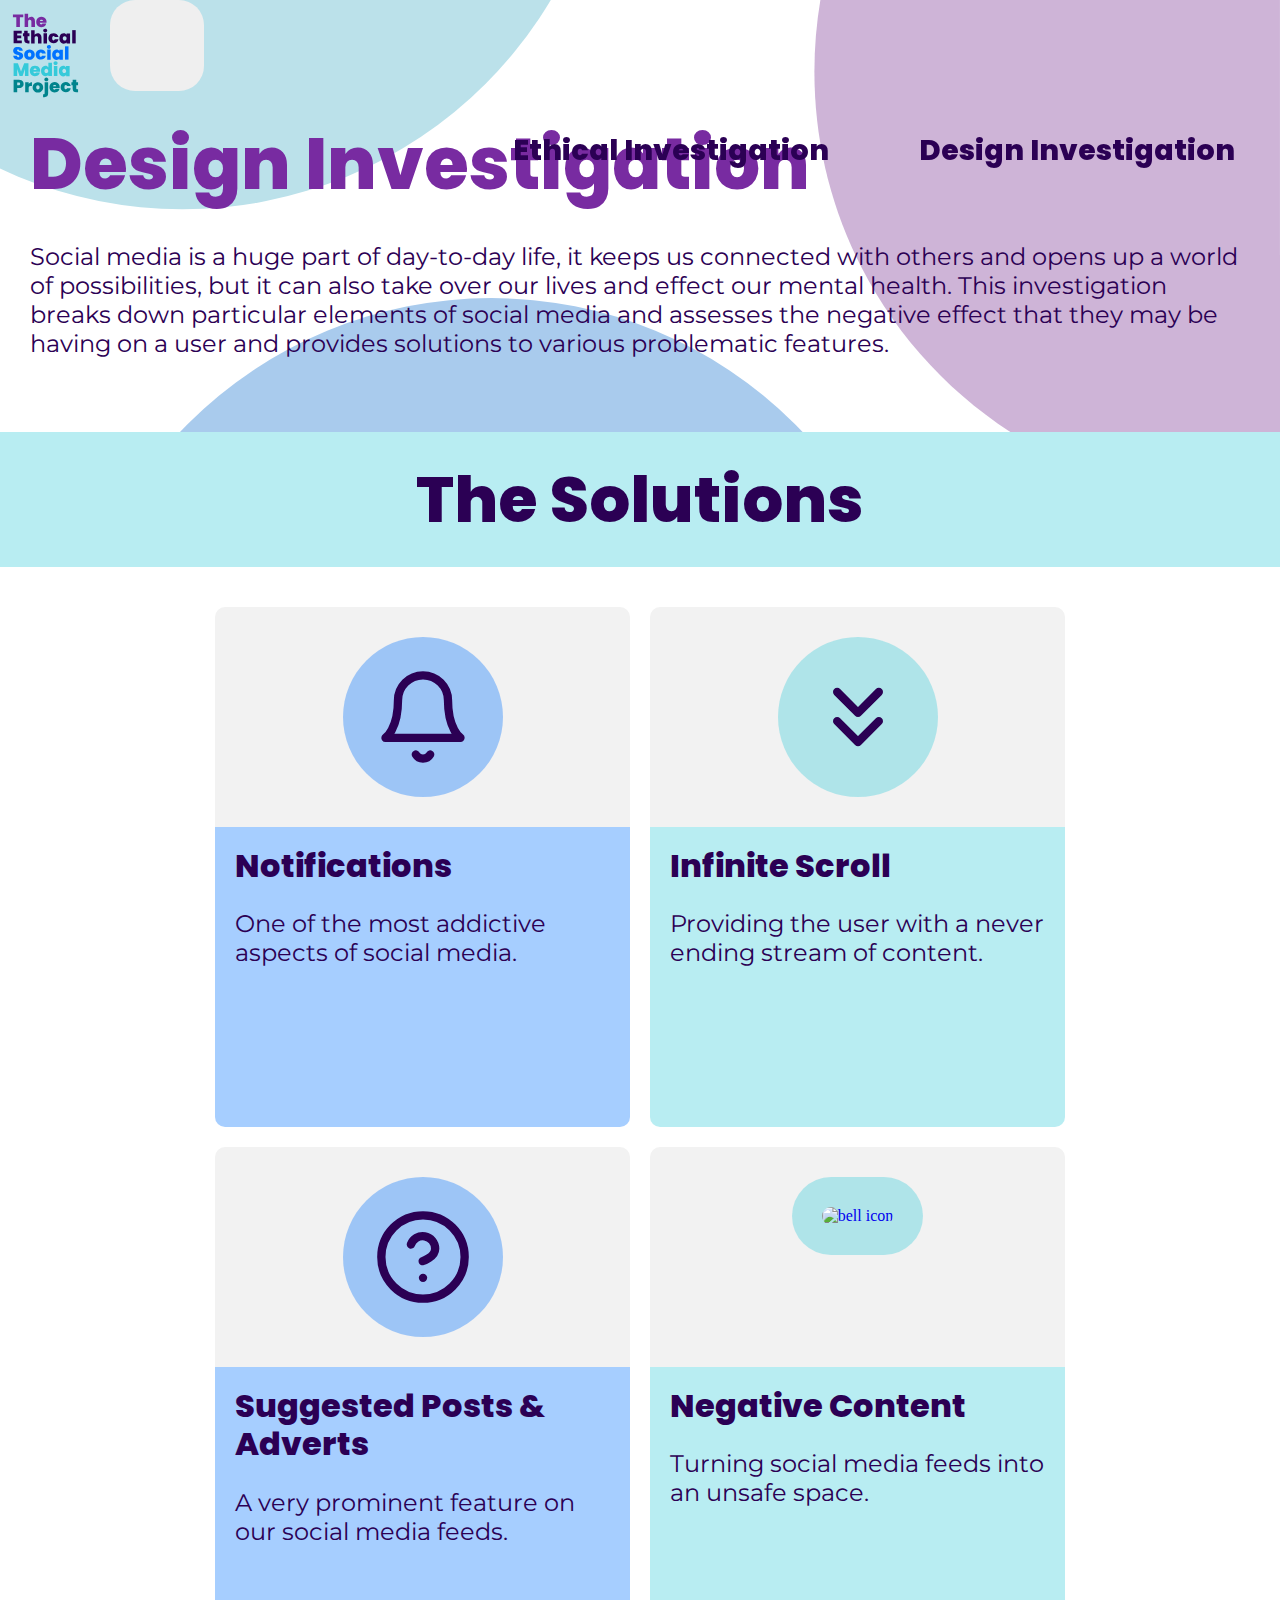
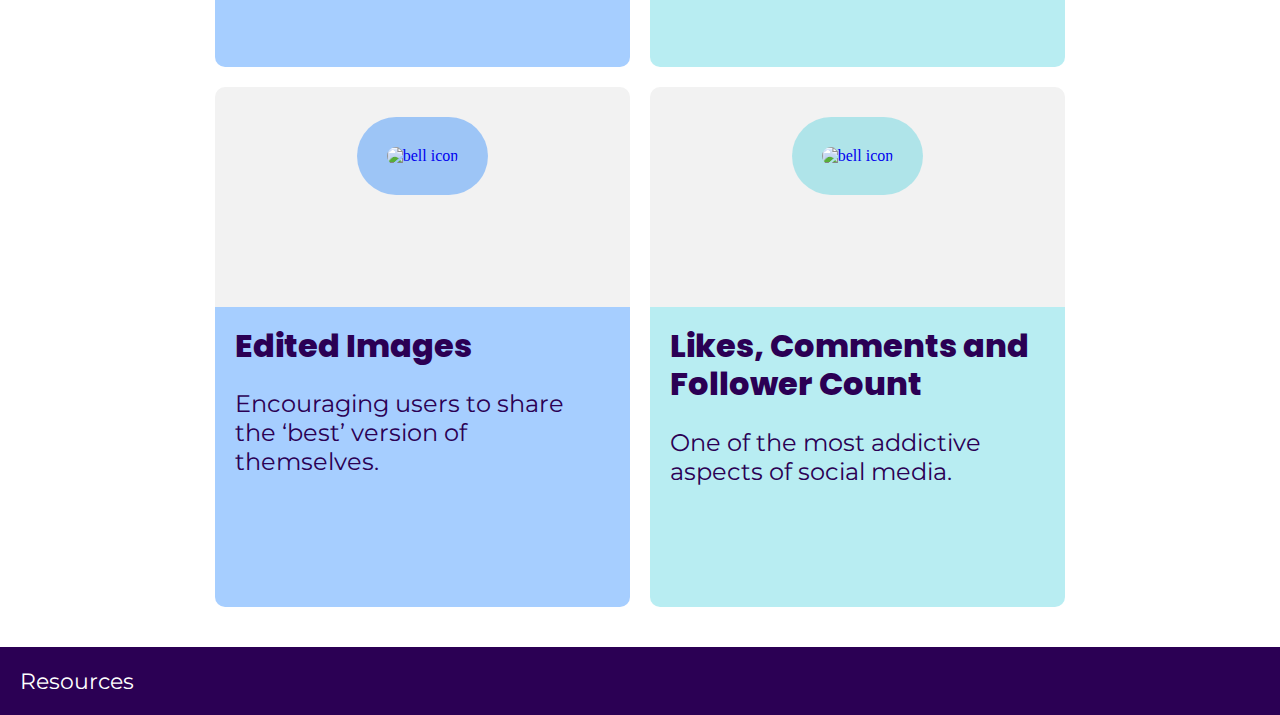
==== design-investigation.html @ 589b561b "Creating folder and changing path names" ====
<!DOCTYPE html>
<html lang="en">

<head>
    <meta charset="UTF-8">
    <meta name="viewport" content="width=device-width, initial-scale=1">
    <script src="https://kit.fontawesome.com/07049fd744.js" crossorigin="anonymous"></script>
    <link rel="stylesheet" href="styles.css"> <!-- Link to CSS -->
    <link rel="stylesheet" href="animations.css"> <!-- Link to Animations -->
    <link rel="preconnect" href="https://fonts.gstatic.com">
    <link href="https://fonts.googleapis.com/css2?family=Montserrat&family=Poppins:wght@800&display=swap" rel="stylesheet">
    <title>Design Investigation</title> <!-- Page title -->
</head>

<body>
    <header class="circles-background-image">
        <div id="nav-bar" class="nav-bar"><!-- Setting up navigation -->
            <a href="index.html" id="logo" class="nav-logo">
                <img src="assets/img/logo.svg" alt="logo">
            </a>
            <button class="mobileNavBTN hide" type="button">
                <i class="fas fa-bars"></i>
            </button>
            <nav class="menu">
                <a href="design-investigation.html"  class="nav-item nav-design" style="text-decoration: none;">Design Investigation</a>
                <a href="ethical-investigation.html" class="nav-item nav-ethical" style="text-decoration: none;">Ethical Investigation</a>
            </nav>
        </div>
        <div class="design-section-introduction fadeInUp design-header-animation"><!-- Introduction to Design Investigation -->
            <h1>Design Investigation</h1>
            <p>Social media is a huge part of day-to-day life, it keeps us connected with others and opens up a world of
                possibilities, but it can also take over our lives and effect our mental health. This investigation
                breaks down particular elements of social media and assesses the negative effect that they may be having
                on a user and provides solutions to various problematic features.</p>
        </div>
    </header>
    <div class="design-investigation">
        <div class="solutions"><!-- Solutions header -->
            <div class="fadeInUp solutions-animation">
                <h3>The Solutions</h3>
            </div>
        </div>
        <div class="features"><!-- Feature cards -->
            <div class="card-container">
                <div class="flex-grid">
                    <div class="card-column fadeInUp card-top-row-animation">
                        <a href="notifications.html" style="text-decoration: none;">
                            <div class="card-top">
                                <img src="assets/img/design-investigation/bell.svg" class="card-icon card-icon-blue"
                                    alt="bell icon"> <!-- Adding in icon -->
                            </div>
                            <div class="card-bottom card-bottom-blue">
                                <h4>Notifications</h4> <!-- Card content -->
                                <p>One of the most addictive aspects of social media.</p>
                            </div>
                        </a>
                    </div>
                    <div class="card-column fadeInUp card-top-row-animation">
                        <a href="infinite-scroll.html" style="text-decoration: none;">
                            <div class="card-top">
                                <img src="assets/img/design-investigation/chevrons-down.svg"
                                    class="card-icon card-icon-teal" alt="bell icon">
                            </div>
                            <div class="card-bottom card-bottom-teal">
                                <h4>Infinite Scroll</h4>
                                <p>Providing the user with a never ending stream of content.</p>
                            </div>
                        </a>
                    </div>
                    <div class="card-column fadeInUp card-top-row-animation">
                        <a href="suggested-posts-adverts.html" style="text-decoration: none;">
                            <div class="card-top">
                                <img src="assets/img/design-investigation/help-circle.svg"
                                    class="card-icon card-icon-blue" alt="bell icon">
                            </div>
                            <div class="card-bottom card-bottom-blue">
                                <h4>Suggested Posts & Adverts</h4>
                                <p>A very prominent feature on our social media feeds.</p>
                            </div>
                        </a>
                    </div>
                    <div class="card-column fadeInUp card-bottom-row-animation">
                        <a href="negative-content.html" style="text-decoration: none;">
                            <div class="card-top">
                                <img src="assets/img/design-investigation/alert-circle.svg"
                                    class="card-icon card-icon-teal" alt="bell icon">
                            </div>
                            <div class="card-bottom card-bottom-teal">
                                <h4>Negative Content</h4>
                                <p>Turning social media feeds into an unsafe space.</p>
                            </div>
                        </a>
                    </div>
                    <div class="card-column fadeInUp card-bottom-row-animation">
                        <a href="edited-images.html" style="text-decoration: none;">
                            <div class="card-top">
                                <img src="assets/img/design-investigation/edit.svg" class="card-icon card-icon-blue"
                                    alt="bell icon">
                            </div>
                            <div class="card-bottom card-bottom-blue">
                                <h4>Edited Images</h4>
                                <p>Encouraging users to share the ‘best’ version of themselves.</p>
                            </div>
                        </a>
                    </div>
                    <div class="card-column fadeInUp card-bottom-row-animation">
                        <a href="likes-comments-follower-count.html" style="text-decoration: none;">
                            <div class="card-top">
                                <img src="assets/img/design-investigation/heart.svg" class="card-icon card-icon-teal"
                                    alt="bell icon">
                            </div>
                            <div class="card-bottom card-bottom-teal">
                                <h4>Likes, Comments and Follower Count</h4>
                                <p>One of the most addictive aspects of social media.</p>
                            </div>
                        </a>
                    </div>
                </div>
            </div>
        </div>
    </div>

    <footer>
        <a href="resources.html" class="footer-item" style="text-decoration: none;">Resources</a>
    </footer>

    <script src="animatejs/animate-design-investigation.js"></script> <!-- Link to Animation JavaScript -->
    <script src="script.js"></script> <!-- Link to JavaScript -->

</body>

</html>
---- styles.css ----
body {
    margin: 0;
}

/* BACKGROUND IMAGE*/

.home-html{
    height: 100%; /* Adding to HTML and setting width to 100% ensures the image will fit various screen sizes*/
    background-image: url(assets/img/background-circles-home.svg);
    background-repeat: no-repeat;
    background-size: cover; /* Covers the width of the page */
    background-position: center;
}

/* NAV BAR*/

.nav-logo{
    float: left;
    width: 90px;
    padding: 10px 10px;
    transition: 0.4s;
}

.nav-bar{
     overflow: hidden;
     position: fixed; 
     top: 0; 
     width: 100%; 
     z-index: 10;
     transition: 0.4s;
}

.nav-item {
     float: right;
     display: block;
     color: #2B0054;
     text-align: center;
     padding: 35px 45px;
     font-family: 'Poppins', sans-serif;
     font-weight: 800;
     font-size: 1.8em;
     transition: 0.4s;
}

.nav-item:hover{
    color: #782BA1;
}

.nav-btn{
    display: none;
    color: #2B0054;
}

/* FOOTER */

footer{
    background-color: #2B0054;
    padding: 20px;
}

.footer-item{
    text-align: left;
    font-family: 'Montserrat', sans-serif;
    color: #ffffff;
    font-size: 1.4em;
}

/* TYPOGRAPHY */

h1{ /* Large headers - light purple */
    font-family: 'Poppins', sans-serif;
    font-weight: 800;
    font-size: 4.5em; 
    color: #782BA1;
    margin: 0;
}

h2{ /* Medium headers - green*/
    font-family: 'Poppins', sans-serif;
    font-weight: 800;
    font-size: 3.5em;
    color: #00848d;
    margin: 0;   
}

h3{ /* Header font used for solutions text*/
    font-family: 'Poppins', sans-serif;
    font-weight: 800;
    font-size: 4em;
    color: #2B0054;
    margin: 0;
}

h4{ /* Header font used on cards*/
    font-family: 'Poppins', sans-serif;
    font-weight: 800;
    font-size: 2em;
    color: #2B0054;
    margin: 0;
    line-height: 1.2;
}

h5{ /* Large font used on home page */
    font-family: 'Poppins', 'sans-serif';
    font: weight 800;
    font-size: 8em;
    line-height: 0.9;
    margin: 0;
}

p{ /* Body font */
    font-family: 'Montserrat', sans-serif;
    font-size: 1.5em;
    color: #2B0054;
    margin: 5; 
}

/* HOME PAGE */

.logo-home{
    margin-left: 50px;
    margin-top: 130px;
}

.logo-the{
    color: #782BA1;
}

.logo-ethical{
    color: #2B0054;
}

.logo-social{
    color: #0072FF;
}

.logo-media{
    color: #35CADA;
}

.logo-project{
    color: #00848D;
}

/* ETHICAL INVESTIGATION PAGE */

.ethical-content{
    max-width: 1280px;
    margin-right: auto;
    margin-left: auto; 
}

.ethical-section-introduction{
    padding: 30px;
    padding-top: 110px;
    max-width: 1280px;
    margin-right: auto;
    margin-left: auto; 
}
 
.background-teal{
    background: rgba(53, 202, 218, 0.35);
    padding: 20px;
}

.background-white{
    background: rgba(255, 255, 255);
    padding: 20px;
}

.background-blue{
    background: rgba(0, 114, 255, 0.25);
    padding: 20px;
}

.timeline{
    width: 1200px;
    margin-left: auto;
    margin-right: auto;
    display: block;
}

.table {
    margin-left: auto;
    margin-right: auto;
    border-collapse: collapse;
    width: 100%;
    border-spacing: 0;
    margin: 10px 0;
    box-shadow: 0 0 20px rgba(0, 0, 0, 0.10);
}
.table thead th {
    text-align: center;
    padding: 8px;
    font-family: 'Poppins', sans-serif;
    font-weight: 800;
    font-size: 1em;
    color: #ffffff;
    margin: 0;
    background-color: #2B0054;   
}
td{
    text-align: center;
    padding: 8px;
    font-family: 'Poppins', sans-serif;
    font-weight: 800;
    font-size: 0.9em;
    color: #782BA1;
    margin: 0;
}
.title{
    color:#2B0054;  
    font-size: 1em;
}

.table tbody tr:last-of-type {
    border-bottom: 2px solid #2B0054
}

tr:nth-child(even){background-color: #ffffff}
tr:nth-child(odd){background-color: #f2f2f2}

/* DESIGN INVESTIGATION */

.circles-background-image{
    background-image: url(assets/img/background-circles.svg);
    background-repeat: no-repeat;
    background-size: cover;
    background-position: center;
    /* background-attachment: fixed; */
}

.design-section-introduction{
    padding: 30px;
    padding-top: 110px;
    padding-bottom: 50px;
    max-width: 1280px;
    margin-right: auto;
    margin-left: auto; 
}

.solutions{
    background: rgba(53, 202, 218, 0.35);
    padding: 20px;
    text-align: center;
}

.features{
    margin-top: 30px;
    margin-bottom: 30px;
}

.card-container{
    max-width: 1400px;
    margin:auto;
}

.flex-grid{
    display: flex;
    justify-content: center;
    flex-wrap: wrap;
}

.card-column{
    padding: 10px;
    box-sizing: border-box;
    display: block;
    top: 0px;
    position: relative;
}

.card-icon{
    width: 100px;
    height: 100px;
    border-radius: 100px;
    padding: 30px; 
    margin: 10px;
}

.card-icon-teal{
    background: rgba(53, 202, 218, 0.35);
}

.card-icon-blue{
    background: rgba(0, 114, 255, 0.35);
}

.card-top{
    background-color: #f2f2f2;
    border-radius: 10px 10px 0px 0px;
    width: 375px;
    height: 180px;
    padding: 20px;
    text-align: center;  
}

.card-bottom{
    border-radius: 0px 0px 10px 10px;
    width: 375px;
    height: 260px; 
    padding: 20px; 
}

.card-bottom-teal{
    background: rgba(53, 202, 218, 0.35);  
}

.card-bottom-blue{
    background: rgba(0, 114, 255, 0.35);   
}

/* NOTIFICATION PAGE */

.application-icons{
    align-items: center;
    display: flex;
}

.notification-sounds{
    background: rgba(53, 202, 218, 0.35);
    width: 100%;
    position: relative;
    display: block;
    padding: 40px 20px;
    box-sizing: border-box;
}

.notification-blurb { 
    width: 50%;
    box-sizing: border-box;
    padding-right: 20px;
    padding-bottom: 40px;
}

.grid-container {
    display: grid;
    grid-template-columns: auto auto auto;
    grid-template-rows: 80px;
    grid-gap: 80px;
}

.button-green{
    background: rgba(0, 132, 141, 0.35);
}

.button-purple{
    background: rgba(120, 43, 161, 0.35);
}

.button-blue{
    background: rgba(0, 114, 255, 0.35);
}

.fab{
    color: #2B0054;
}

button { 
    border-radius: 25px;
    width: 94px;
    height: 91px;
    position: relative;
    outline: none;
    border: none; 
}

.application-badge-old {
    display: none;
    position: absolute;
    top: -13px;
    right: -13px;
    width: 35px;
    height: 35px;
    -webkit-border-radius: 25px;
    -moz-border-radius: 25px;
    border-radius: 25px;
    background: red;
    color: white;
    font-family: 'Poppins', 'sans-serif';
    font-weight: 800;
    font-size: 1.8em;
    text-align: center;
}

#application-badge-green {
    display: none;
    position: absolute;
    top: -5px;
    right: -5px;
    width: 25px;
    height: 25px;
    -webkit-border-radius: 25px;
    -moz-border-radius: 25px;
    border-radius: 25px;
    background: rgba(0, 132, 141, 0.65);
}

#application-badge-purple {
    display: none;
    position: absolute;
    top: -5px;
    right: -5px;
    width: 25px;
    height: 25px;
    -webkit-border-radius: 25px;
    -moz-border-radius: 25px;
    border-radius: 25px;
    background: rgba(120, 43, 161, 0.65);
}

#application-badge-blue {
    display: none;
    position: absolute;
    top: -5px;
    right: -5px;
    width: 25px;
    height: 25px;
    -webkit-border-radius: 25px;
    -moz-border-radius: 25px;
    border-radius: 25px;
    background: rgba(0, 114, 255, 0.65);
}

/* FEATURES PAGES */

.section-introduction{
    padding: 30px;
    padding-top: 110px;  
}

.feature-one{
    background: rgba(53, 202, 218, 0.35);
    width: 100%;
    position: relative;
    display: block;
    padding: 40px 20px;
    box-sizing: border-box;
}

.feature-two{
    background: rgba(255, 255, 255);
    width: 100%;
    position: relative;
    display: block;
    padding: 40px 20px;
    box-sizing: border-box;
}

.feature-three{
    background: rgba(0, 114, 255, 0.25);
    width: 100%;
    position: relative;
    display: block;
    padding: 40px 20px;
    box-sizing: border-box;
}

.container{
    margin:auto;
    position: relative;
    display: block;
}

.row{
    max-width: 1280px;
    margin-right: auto;
    margin-left: auto;
}

.row--flex {
    display: flex;
    flex-direction: row;
    justify-content: space-between;  
}

.blurb { /* Styles of the feature content */
    width: 40%;
    box-sizing: border-box;
    padding-right: 20px;
    padding-bottom: 40px;
}

.blurb-large{
    width: 60%;
    box-sizing: border-box;
    padding-right: 20px;
    padding-bottom: 40px;
}

.phone{ /* Styles of the phone screen shape */
    height: 680px;
    width: 330px;
    border: 3px solid black;
    border-radius: 15px;
    overflow: auto;
    background-color: white;
    position: relative;
    margin-bottom: 20px;
    margin-right: 10px;
    display: inline-block;
}

.phone::-webkit-scrollbar { /* Removes the scroll bar */
    display: none;
}

.phone-header{ /* Fixes the header navigation to the top of the scroll */
    position:sticky;
    top:0;
}

.phone-footer{ /* Fixes the footer navigation to the bottom of the scroll */
    position:sticky;
    bottom:0;
}

/* TIKTOK SCROLL */

.tiktok-scroll::-webkit-scrollbar { /* Removes the scroll bar */
    display: none;
}

.tiktok-scroll {
    height: 680px;
    width: 330px;
    border: 3px solid black;
    border-radius: 15px;
    position: relative;
    margin-bottom: 20px;
    margin-right: 10px;
    display: inline-block;
    overflow-y: scroll;
    scroll-snap-type: mandatory;
    scroll-snap-points-y: repeat(3rem);
    scroll-snap-type: y mandatory;   
}

.tiktok-post {
    background-color: white;
    scroll-snap-align: start;
}

.interactive-arrow{
    margin-top: 40px;
}

.arrow-right{
    position: absolute;
    bottom: 230px;
    left: 240px;
}

.arrow-right-single-feature{
    position: absolute;
    bottom: 345px;
    left: 200px;
}

.arrow-down-tablet{
    display: none;
    position: absolute;
    bottom: 755px;
    left: 230px;
}

.arrow-down-single-feature-tablet{
    display: none;
    position: absolute;
    bottom: 755px;
    left: 200px;
}

.arrow-down-phone{
    display: none;
    position: absolute;
}

.arrow-down-single-feature-phone{
    display: none;
    position: absolute;
}


/* RESOURCES */

.resources-section-introduction{
    padding: 30px;
    padding-top: 110px;
    max-width: 1280px;
    margin-right: auto;
    margin-left: auto; 
}

.resources-content{
    max-width: 1280px;
    margin-right: auto;
    margin-left: auto; 
}

/* MEDIA QUERIES */

@media (max-width: 1200px) {
    .blurb {
        width: 100%;
    }
    .blurb-large {
        width: 100%;
    }
}

/* MEDIA QUERIES - TABLET */

@media (min-width: 416px) and (max-width: 770px){ /* iPad */
    .row--flex{
        flex-direction: column;
    }
    .notification-blurb{
        width: 100%;
    }
    .grid-container{
        grid-gap: 8px 1px;  /* 8px to left and right, 1px to top and bottom */
    }
    h1{
        font-size: 3.5em;
    }
    h2{
        font-size: 2.5em;
    }
    h3{
        font-size: 3em;
    }
    .flex-grid{
        flex-direction: row;
        flex: wrap;
    }
    .card-column{
        width: 50%;
        padding: 10px;
    }
    .card-top{
        height:240px;
        box-sizing: border-box; 
    }
    .card-bottom{
        box-sizing: border-box;    
    }
    .nav-bar{
        display: flex;
        justify-content: space-between;
        align-items: center;
    }
    .nav-item{
        display: none;
    }
    .nav-bar .nav-btn{
        display: block;
        margin-right: 20px;
        font-size: 35px;
    }
    .timeline{
        width: 700px;
    }
    .arrow-down-tablet{
        display: block;
    }
    .arrow-down-single-feature-tablet{
        display: block;
    }
    .arrow-right{
        display: none;
    }  
    .arrow-right-single-feature{
        display: none;
    } 
}

/* MEDIA QUERIES - PHONE */

@media (max-width: 415px) { /* iPhone 6/7/8 */
    .row--flex {
        flex-direction: column;
    }
    .notification-blurb{
        width: 100%;
    }
    .grid-container{
        grid-gap: 8px 1px;  /* 8px to left and right, 1px to top and bottom */
    }
    h1{
        font-size: 2.5em;
    }
    h2{
        font-size: 2em;
    }
    h3{
        font-size: 2em;
    }
    .flex-grid{
        flex-direction: column;
    }
    .card-top{
        height:240px;
        width: 100% !important;
        box-sizing: border-box; 
    }
    .card-bottom{
        width: 100% !important;
        box-sizing: border-box;    
    }
    .nav-bar{
        display: flex;
        justify-content: space-between;
        align-items: center;
    }
    .nav-item{
        display: none;
    }
    .nav-bar .nav-btn{
        display: block;
        margin-right: 20px;
        font-size: 35px;
    }
    .timeline{
        display: none;
    }
    .arrow-down-phone{
        display: block;
        bottom: 1465px;
        left: 230px;
    }
    .arrow-down-single-feature-phone{
        display: block;
        bottom: 755px;
        left: 200px;
    }
    .arrow-right{
        display: none;
    }
    .arrow-right-single-feature{
        display: none;
    }
    h5{
        font-size: 5em;
    }
    .logo-home{
        margin-left: 20px;
    }
}

@media (max-width: 393px) { /* iPhone 6/7/8 */
    .row--flex {
        flex-direction: column;
    }
    .notification-blurb{
        width: 100%;
    }
    .grid-container{
        grid-gap: 8px 1px;  /* 8px to left and right, 1px to top and bottom */
    }
    h1{
        font-size: 2.5em;
    }
    h2{
        font-size: 2em;
    }
    h3{
        font-size: 2em;
    }
    .flex-grid{
        flex-direction: column;
    }
    .card-top{
        height:240px;
        width: 100% !important;
        box-sizing: border-box; 
    }
    .card-bottom{
        width: 100% !important;
        box-sizing: border-box;    
    }
    .nav-bar{
        display: flex;
        justify-content: space-between;
        align-items: center;
    }
    .nav-item{
        display: none;
    }
    .nav-bar .nav-btn{
        display: block;
        margin-right: 20px;
        font-size: 35px;
    }
    .timeline{
        display: none;
    }
    .arrow-down-phone{
        display: block;
        bottom: 1465px;
        left: 230px;
    }
    .arrow-down-single-feature-phone{
        display: block;
        bottom: 755px;
        left: 200px;
    }
    .arrow-right{
        display: none;
    }
    .arrow-right-single-feature{
        display: none;
    }
    h5{
        font-size: 5em;
    }
    .logo-home{
        margin-left: 20px;
    }
}

@media (max-width: 380px) { /* iPhone 6/7/8 */
    .row--flex {
        flex-direction: column;
    }
    .notification-blurb{
        width: 100%;
    }
    .grid-container{
        grid-gap: 8px 1px;  /* 8px to left and right, 1px to top and bottom */
    }
    h1{
        font-size: 2.5em;
    }
    h2{
        font-size: 2em;
    }
    h3{
        font-size: 2em;
    }
    .flex-grid{
        flex-direction: column;
    }
    .card-top{
        height:240px;
        width: 100% !important;
        box-sizing: border-box; 
    }
    .card-bottom{
        width: 100% !important;
        box-sizing: border-box;    
    }
    .nav-bar{
        display: flex;
        justify-content: space-between;
        align-items: center;
    }
    .nav-item{
        display: none;
    }
    .nav-bar .nav-btn{
        display: block;
        margin-right: 20px;
        font-size: 35px;
    }
    .timeline{
        display: none;
    }
    .arrow-down-phone{
        display: block;
        bottom: 1465px;
        left: 230px;
    }
    .arrow-down-single-feature-phone{
        display: block;
        bottom: 755px;
        left: 200px;
    }
    .arrow-right{
        display: none;
    }
    .arrow-right-single-feature{
        display: none;
    }
    h5{
        font-size: 5em;
    }
    .logo-home{
        margin-left: 20px;
    }
}

@media (max-width: 360px) { /* iPhone 6/7/8 */
    .row--flex {
        flex-direction: column;
    }
    .notification-blurb{
        width: 100%;
    }
    .grid-container{
        grid-gap: 8px 1px;  /* 8px to left and right, 1px to top and bottom */
    }
    h1{
        font-size: 2.5em;
    }
    h2{
        font-size: 2em;
    }
    h3{
        font-size: 2em;
    }
    .flex-grid{
        flex-direction: column;
    }
    .card-top{
        height:240px;
        width: 100% !important;
        box-sizing: border-box; 
    }
    .card-bottom{
        width: 100% !important;
        box-sizing: border-box;    
    }
    .nav-bar{
        display: flex;
        justify-content: space-between;
        align-items: center;
    }
    .nav-item{
        display: none;
    }
    .nav-bar .nav-btn{
        display: block;
        margin-right: 20px;
        font-size: 35px;
    }
    .timeline{
        display: none;
    }
    .arrow-down-phone{
        display: block;
        bottom: 1465px;
        left: 230px;
    }
    .arrow-down-single-feature-phone{
        display: block;
        bottom: 755px;
        left: 200px;
    }
    .arrow-right{
        display: none;
    }
    .arrow-right-single-feature{
        display: none;
    }
    h5{
        font-size: 5em;
    }
    .logo-home{
        margin-left: 20px;
    }
}
---- animations.css ----
@keyframes fadeInUp {
    0% {
      opacity: 0;
      transform: translate3d(0, 10%, 0);
    }
    100% {
      opacity: 1;
      transform: translate3d(0, 0, 0);
    }
  }
  .fadeInUp {
    animation-name: fadeInUp;
    animation-duration: 1s;
    animation-fill-mode: both;
  }

.hide-row{
  visibility: hidden;
}

/* Landing Page */

.logo-animation { animation-delay: 0.5s; }

/* Ethical Investigation */

.ethical-header-animation { animation-delay: 0.5s; }
.ethical-section-animation { animation-delay: 1s; }

/* Design Investigation */

.design-header-animation { animation-delay: 0.5s; }
.solutions-animation { animation-delay: 1s; }
.card-top-row-animation { animation-delay: 1.5s; }
.card-bottom-row-animation { animation-delay: 2s; }

.card-column:hover{
  transition: all 0.3s ease-out;
  top: -8px;
}

.card-column{
  transition: all 0.3s ease-out;
}

/* Features Page Animation */

.features-header-animation { animation-delay: 0.5s; }
.feautre-animation { animation-delay: 1s; }

/* Resources Page Animation */ 

.resources-header-animation { animation-delay: 0.5s; }
.references-animation { animation-delay: 1s; }
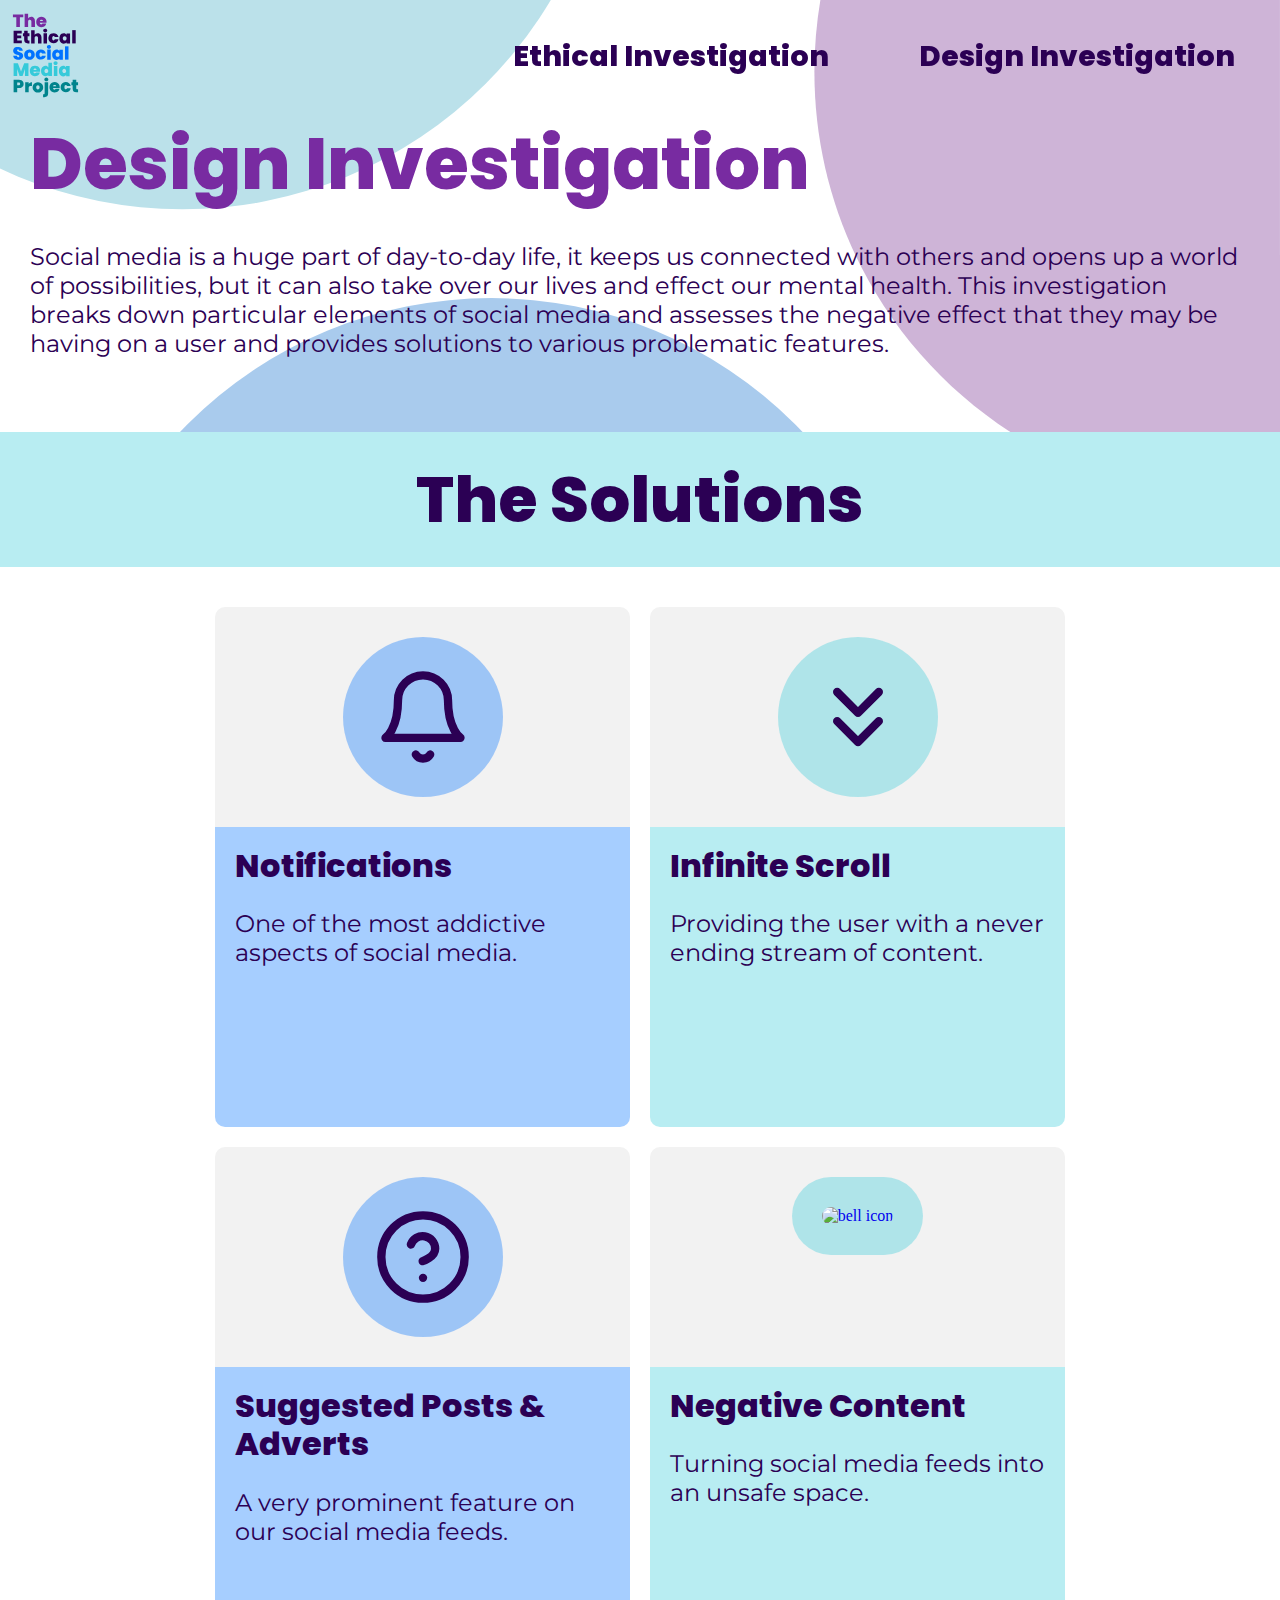
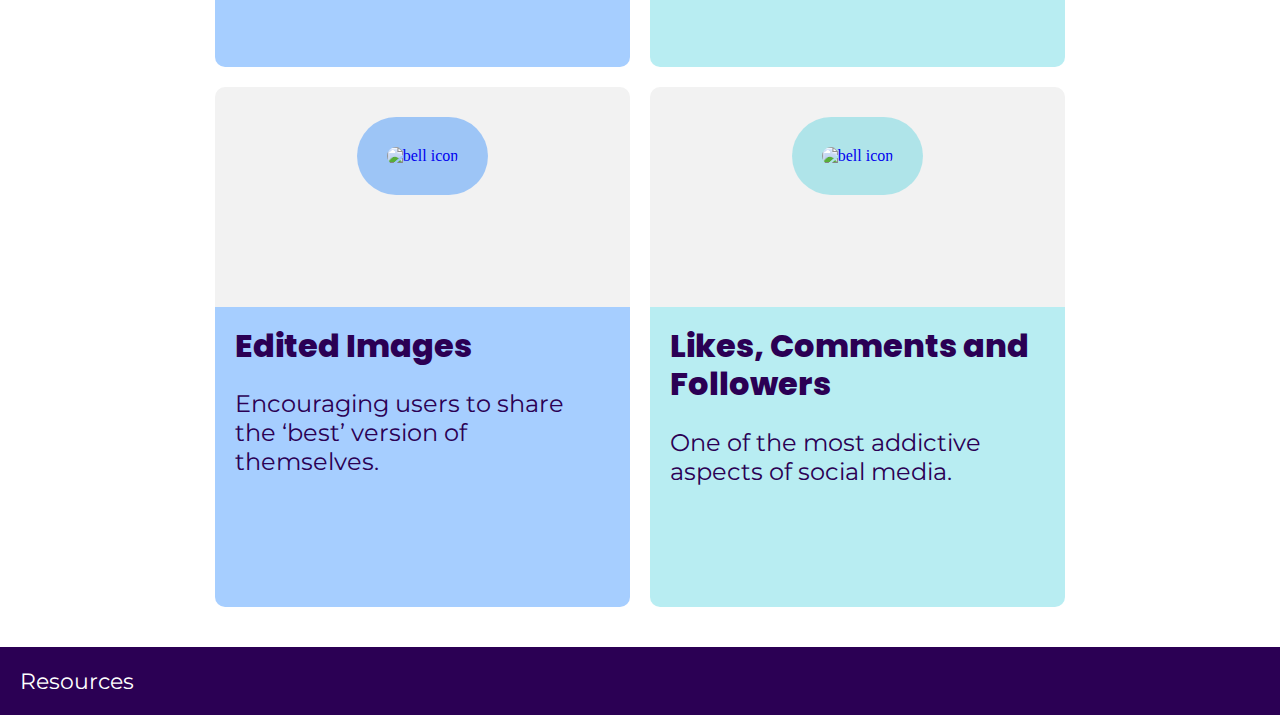
==== commit f6352cae: "Changing page name and additional footer bar code" ====
--- a/design-investigation.html
+++ b/design-investigation.html
@@ -4,11 +4,12 @@
 <head>
     <meta charset="UTF-8">
     <meta name="viewport" content="width=device-width, initial-scale=1">
-    <script src="https://kit.fontawesome.com/07049fd744.js" crossorigin="anonymous"></script>
     <link rel="stylesheet" href="styles.css"> <!-- Link to CSS -->
     <link rel="stylesheet" href="animations.css"> <!-- Link to Animations -->
-    <link rel="preconnect" href="https://fonts.gstatic.com">
-    <link href="https://fonts.googleapis.com/css2?family=Montserrat&family=Poppins:wght@800&display=swap" rel="stylesheet">
+    <link rel="preconnect" href="https://fonts.gstatic.com"> <!-- Link to Google Fonts -->
+    <link href="https://fonts.googleapis.com/css2?family=Montserrat&family=Poppins:wght@800&display=swap" rel="stylesheet"> <!-- Link to Google Fonts -->
+    <script src="https://kit.fontawesome.com/07049fd744.js" crossorigin="anonymous"></script> <!-- Link to Font Awesome -->
+    <link rel="shortcut icon" type="image/jpg" href="assets/img/logo.svg"/> <!-- Favicon -->
     <title>Design Investigation</title> <!-- Page title -->
 </head>
 
@@ -104,13 +105,13 @@
                         </a>
                     </div>
                     <div class="card-column fadeInUp card-bottom-row-animation">
-                        <a href="likes-comments-follower-count.html" style="text-decoration: none;">
+                        <a href="likes-comments-followers.html" style="text-decoration: none;">
                             <div class="card-top">
                                 <img src="assets/img/design-investigation/heart.svg" class="card-icon card-icon-teal"
                                     alt="bell icon">
                             </div>
                             <div class="card-bottom card-bottom-teal">
-                                <h4>Likes, Comments and Follower Count</h4>
+                                <h4>Likes, Comments and Followers</h4>
                                 <p>One of the most addictive aspects of social media.</p>
                             </div>
                         </a>
@@ -121,7 +122,9 @@
     </div>
 
     <footer>
-        <a href="resources.html" class="footer-item" style="text-decoration: none;">Resources</a>
+        <div class="footer-bar">
+            <a href="resources.html" class="footer-item" style="text-decoration: none;">Resources</a>
+        </div>
     </footer>
 
     <script src="animatejs/animate-design-investigation.js"></script> <!-- Link to Animation JavaScript -->
--- a/styles.css
+++ b/styles.css
@@ -1,5 +1,9 @@
 body {
     margin: 0;
+}
+
+.hide{
+    display: none;
 }
 
 /* BACKGROUND IMAGE*/
@@ -46,9 +50,13 @@
     color: #782BA1;
 }
 
-.nav-btn{
-    display: none;
+.fa-bars:before {
     color: #2B0054;
+    z-index: 600;
+    font-size: 2em;
+}
+.fa-bars{
+    z-index: 600;
 }
 
 /* FOOTER */
@@ -608,9 +616,19 @@
     }
 }
 
+@media (min-width: 1600px) and (max-width: 2000px){ 
+    h5{
+        font-size: 10em; /* Increasing Logo size on landing page on larger screens */
+    }
+    .logo-home{
+        margin-left: 50px;
+        margin-top: 180px;
+    }
+}
+
 /* MEDIA QUERIES - TABLET */
 
-@media (min-width: 416px) and (max-width: 770px){ /* iPad */
+@media (min-width: 501px) and (max-width: 770px){ /* iPad */
     .row--flex{
         flex-direction: column;
     }
@@ -635,7 +653,7 @@
     }
     .card-column{
         width: 50%;
-        padding: 10px;
+        padding: 5px;
     }
     .card-top{
         height:240px;
@@ -649,14 +667,6 @@
         justify-content: space-between;
         align-items: center;
     }
-    .nav-item{
-        display: none;
-    }
-    .nav-bar .nav-btn{
-        display: block;
-        margin-right: 20px;
-        font-size: 35px;
-    }
     .timeline{
         width: 700px;
     }
@@ -672,11 +682,51 @@
     .arrow-right-single-feature{
         display: none;
     } 
-}
+    h5{
+        font-size: 6em;
+    }
+    .logo-home{
+        margin-left: 20px;
+    }
+    button.mobileNavBTN{ /* Mobile Navigation Menu */
+        width: 48px;
+        height: 48px;
+        border-radius: 15px;
+        padding: 10px;
+        margin-right: 10px;
+        position: relative;
+        z-index: 500000000;
+        color: #2B0054 !important;
+        background-color: transparent;
+    }
+    .menu{
+        width: 100%;
+        position: absolute;
+        z-index: 100;
+        background-color: white;
+        top: 100px;
+    }
+    .menu > a:first-child {
+        border-bottom: 2px solid #ccc;
+    }
+    .menu > a:hover{
+        background-color: #ccc;
+    }
+    .nav-bar{
+        overflow: visible;
+        background-color: #ffffff;
+    }
+    .nav-item{
+        font-size: 1.5em;
+        float: none;
+        padding: 20px 45px;
+    } 
+}
+
 
 /* MEDIA QUERIES - PHONE */
 
-@media (max-width: 415px) { /* iPhone 6/7/8 */
+@media (max-width: 500px) { /* Large phone */
     .row--flex {
         flex-direction: column;
     }
@@ -684,7 +734,7 @@
         width: 100%;
     }
     .grid-container{
-        grid-gap: 8px 1px;  /* 8px to left and right, 1px to top and bottom */
+        grid-gap: 8px 1px;  
     }
     h1{
         font-size: 2.5em;
@@ -712,14 +762,6 @@
         justify-content: space-between;
         align-items: center;
     }
-    .nav-item{
-        display: none;
-    }
-    .nav-bar .nav-btn{
-        display: block;
-        margin-right: 20px;
-        font-size: 35px;
-    }
     .timeline{
         display: none;
     }
@@ -740,14 +782,48 @@
         display: none;
     }
     h5{
-        font-size: 5em;
+        font-size: 6em;
     }
     .logo-home{
         margin-left: 20px;
-    }
-}
-
-@media (max-width: 393px) { /* iPhone 6/7/8 */
+        margin-top: 180px;
+    }
+    button.mobileNavBTN{
+        width: 48px;
+        height: 48px;
+        border-radius: 15px;
+        padding: 10px;
+        margin-right: 10px;
+        position: relative;
+        z-index: 500000000;
+        color: #2B0054 !important;
+        background-color: transparent;
+    }
+    .menu{
+        width: 100%;
+        position: absolute;
+        z-index: 100;
+        background-color: white;
+        top: 100px;
+    }
+    .menu > a:first-child {
+        border-bottom: 2px solid #ccc;
+    }
+    .menu > a:hover{
+        background-color: #ccc;
+    }
+    .nav-bar{
+        overflow: visible;
+        background-color: #ffffff;
+    }
+    .nav-item{
+        font-size: 1.5em;
+        float: none;
+        padding: 20px 45px;
+    } 
+}
+
+@media (max-width: 475px) { /* Pixel 3a */
     .row--flex {
         flex-direction: column;
     }
@@ -755,7 +831,7 @@
         width: 100%;
     }
     .grid-container{
-        grid-gap: 8px 1px;  /* 8px to left and right, 1px to top and bottom */
+        grid-gap: 8px 1px;  
     }
     h1{
         font-size: 2.5em;
@@ -783,14 +859,6 @@
         justify-content: space-between;
         align-items: center;
     }
-    .nav-item{
-        display: none;
-    }
-    .nav-bar .nav-btn{
-        display: block;
-        margin-right: 20px;
-        font-size: 35px;
-    }
     .timeline{
         display: none;
     }
@@ -811,11 +879,45 @@
         display: none;
     }
     h5{
-        font-size: 5em;
+        font-size: 6em;
     }
     .logo-home{
         margin-left: 20px;
-    }
+        margin-top: 180px;
+    }
+    button.mobileNavBTN{
+        width: 48px;
+        height: 48px;
+        border-radius: 15px;
+        padding: 10px;
+        margin-right: 10px;
+        position: relative;
+        z-index: 500000000;
+        color: #2B0054 !important;
+        background-color: transparent;
+    }
+    .menu{
+        width: 100%;
+        position: absolute;
+        z-index: 100;
+        background-color: white;
+        top: 100px;
+    }
+    .menu > a:first-child {
+        border-bottom: 2px solid #ccc;
+    }
+    .menu > a:hover{
+        background-color: #ccc;
+    }
+    .nav-bar{
+        overflow: visible;
+        background-color: #ffffff;
+    }
+    .nav-item{
+        font-size: 1.5em;
+        float: none;
+        padding: 20px 45px;
+    } 
 }
 
 @media (max-width: 380px) { /* iPhone 6/7/8 */
@@ -826,7 +928,7 @@
         width: 100%;
     }
     .grid-container{
-        grid-gap: 8px 1px;  /* 8px to left and right, 1px to top and bottom */
+        grid-gap: 8px 1px;
     }
     h1{
         font-size: 2.5em;
@@ -854,14 +956,6 @@
         justify-content: space-between;
         align-items: center;
     }
-    .nav-item{
-        display: none;
-    }
-    .nav-bar .nav-btn{
-        display: block;
-        margin-right: 20px;
-        font-size: 35px;
-    }
     .timeline{
         display: none;
     }
@@ -882,14 +976,48 @@
         display: none;
     }
     h5{
-        font-size: 5em;
+        font-size: 6em;
     }
     .logo-home{
         margin-left: 20px;
     }
-}
-
-@media (max-width: 360px) { /* iPhone 6/7/8 */
+    button.mobileNavBTN{ 
+        width: 48px;
+        height: 48px;
+        border-radius: 15px;
+        padding: 10px;
+        margin-right: 10px;
+        position: relative;
+        z-index: 500000000;
+        color: #2B0054 !important;
+        background-color: transparent;
+    }
+    .menu{
+        width: 100%;
+        position: absolute;
+        z-index: 100;
+        background-color: white;
+        top: 100px;
+    }
+    .menu > a:first-child {
+        border-bottom: 2px solid #ccc;
+    }
+    .menu > a:hover{
+        background-color: #ccc;
+    }
+    .nav-bar{
+        overflow: visible;
+        background-color: #ffffff;
+    }
+    .nav-item{
+        font-size: 1.5em;
+        float: none;
+        padding: 20px 45px;
+    } 
+}
+
+
+@media (max-width: 320px) { /* Small Mobile */
     .row--flex {
         flex-direction: column;
     }
@@ -897,7 +1025,7 @@
         width: 100%;
     }
     .grid-container{
-        grid-gap: 8px 1px;  /* 8px to left and right, 1px to top and bottom */
+        grid-gap: 8px 1px;
     }
     h1{
         font-size: 2.5em;
@@ -925,14 +1053,6 @@
         justify-content: space-between;
         align-items: center;
     }
-    .nav-item{
-        display: none;
-    }
-    .nav-bar .nav-btn{
-        display: block;
-        margin-right: 20px;
-        font-size: 35px;
-    }
     .timeline{
         display: none;
     }
@@ -953,13 +1073,46 @@
         display: none;
     }
     h5{
-        font-size: 5em;
+        font-size: 6em;
     }
     .logo-home{
         margin-left: 20px;
     }
-}
-
-
-
-
+    button.mobileNavBTN{ 
+        width: 48px;
+        height: 48px;
+        border-radius: 15px;
+        padding: 10px;
+        margin-right: 10px;
+        position: relative;
+        z-index: 500000000;
+        color: #2B0054 !important;
+        background-color: transparent;
+    }
+    .menu{
+        width: 100%;
+        position: absolute;
+        z-index: 100;
+        background-color: white;
+        top: 100px;
+    }
+    .menu > a:first-child {
+        border-bottom: 2px solid #ccc;
+    }
+    .menu > a:hover{
+        background-color: #ccc;
+    }
+    .nav-bar{
+        overflow: visible;
+        background-color: #ffffff;
+    }
+    .nav-item{
+        font-size: 1.5em;
+        float: none;
+        padding: 20px 45px;
+    } 
+}
+
+
+
+
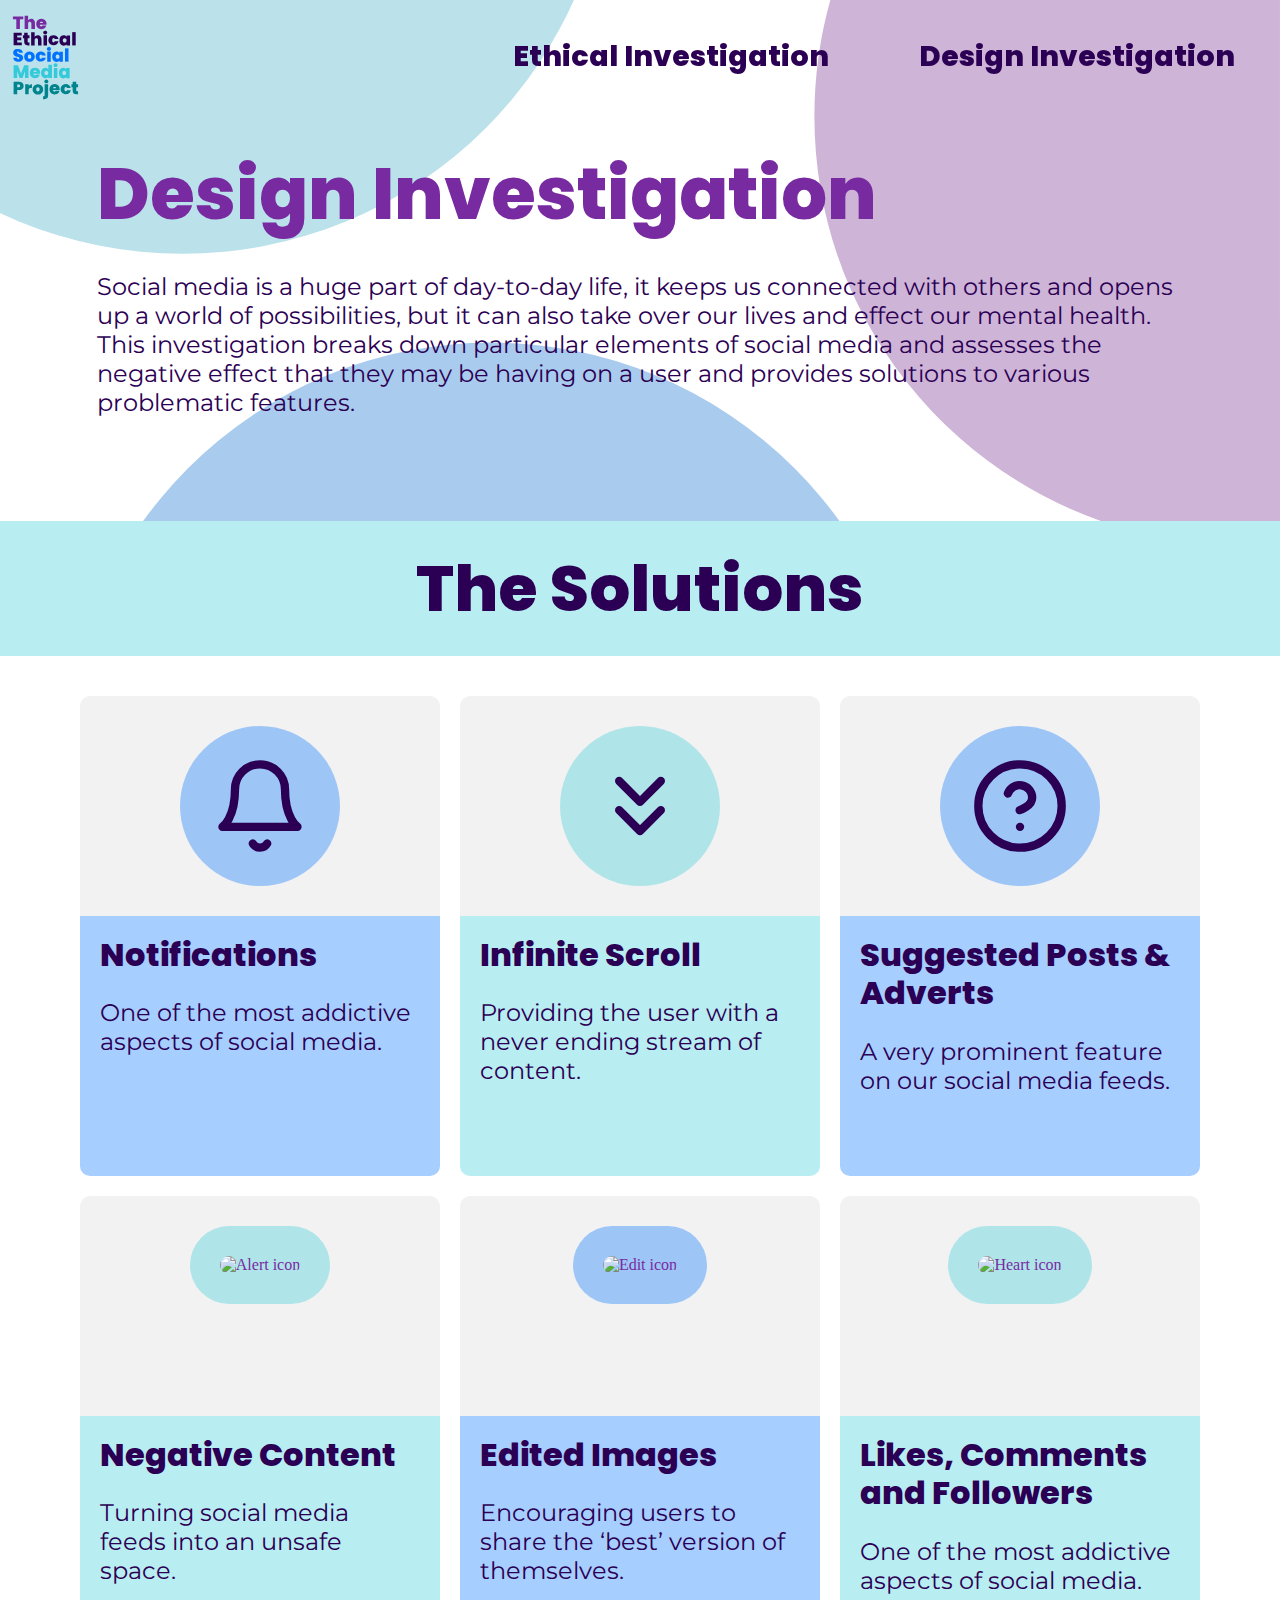
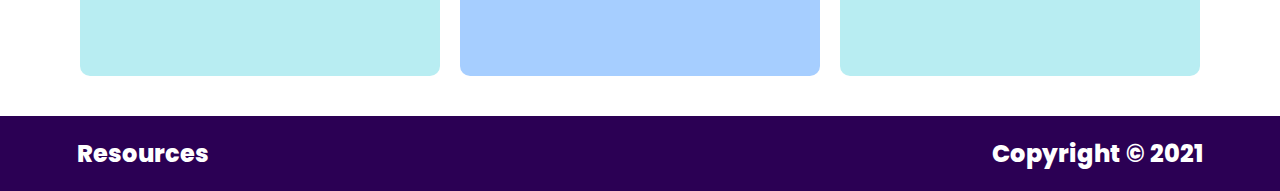
==== commit 2af10af3: "Final Commit" ====
--- a/design-investigation.html
+++ b/design-investigation.html
@@ -4,29 +4,42 @@
 <head>
     <meta charset="UTF-8">
     <meta name="viewport" content="width=device-width, initial-scale=1">
-    <link rel="stylesheet" href="styles.css"> <!-- Link to CSS -->
-    <link rel="stylesheet" href="animations.css"> <!-- Link to Animations -->
-    <link rel="preconnect" href="https://fonts.gstatic.com"> <!-- Link to Google Fonts -->
-    <link href="https://fonts.googleapis.com/css2?family=Montserrat&family=Poppins:wght@800&display=swap" rel="stylesheet"> <!-- Link to Google Fonts -->
-    <script src="https://kit.fontawesome.com/07049fd744.js" crossorigin="anonymous"></script> <!-- Link to Font Awesome -->
-    <link rel="shortcut icon" type="image/jpg" href="assets/img/logo.svg"/> <!-- Favicon -->
-    <title>Design Investigation</title> <!-- Page title -->
+    <link rel="stylesheet" href="styles.css"><!-- Link to CSS -->
+    <link rel="stylesheet" href="animations.css"><!-- Link to CSS Animations -->
+    <link rel="preconnect" href="https://fonts.gstatic.com"><!-- Link to Google Fonts -->
+    <link href="https://fonts.googleapis.com/css2?family=Montserrat&family=Poppins:wght@800&display=swap" rel="stylesheet"><!-- Link to Google Fonts -->
+    <script src="https://kit.fontawesome.com/07049fd744.js" crossorigin="anonymous"></script><!-- Link to Font Awesome -->
+    <link rel="shortcut icon" type="image/jpg" href="assets/img/logo.svg"/><!-- Favicon -->
+    <title>Design Investigation</title><!-- Page title -->
 </head>
 
 <body>
-    <header class="circles-background-image">
-        <div id="nav-bar" class="nav-bar"><!-- Setting up navigation -->
-            <a href="index.html" id="logo" class="nav-logo">
-                <img src="assets/img/logo.svg" alt="logo">
-            </a>
-            <button class="mobileNavBTN hide" type="button">
-                <i class="fas fa-bars"></i>
-            </button>
-            <nav class="menu">
-                <a href="design-investigation.html"  class="nav-item nav-design" style="text-decoration: none;">Design Investigation</a>
-                <a href="ethical-investigation.html" class="nav-item nav-ethical" style="text-decoration: none;">Ethical Investigation</a>
-            </nav>
-        </div>
+    <header class="circles-background-image"><!-- Background image -->
+        <div class="nav-bar"><!-- Setting up nav bar  -->
+            <div class="nav-left">
+              <a href="index.html"><img class="nav-logo" src="assets/img/logo.svg"></a><!-- Nav bar logo -->
+            </div>
+            <div class="nav-right"><!-- Navigation items for regular nav bar -->
+              <a href="design-investigation.html"  class="nav-item nav-design" style="text-decoration: none;">Design Investigation</a>
+              <a href="ethical-investigation.html" class="nav-item nav-ethical" style="text-decoration: none;">Ethical Investigation</a>
+            </div>
+            <div class="nav-mobile">
+              <button onclick="openMobileNav()" class="nav-icon" type="button"><i class="fas fa-bars"></i></button><!-- Calling Function that opens mobile navigation -->
+            </div>
+          </div>
+          <div id="mobileNav" class="mobile-menu fadeIn"><!-- Setting up mobile navigation  -->
+            <div class="nav-bar nav-clear">
+                <a href="index.html"><img class="nav-logo" src="assets/img/logo.svg"></a><!-- Mobile menu logo -->
+                <div class="nav-mobile">
+                  <button onclick="closeMobileNav()" class="nav-icon" type="button"><i class="fas fa-times"></i></button><!-- Calling Function that closes mobile navigation -->
+                </div>
+            </div>
+            <div class="mobile-menu-items"> <!-- Navigation items for mobile menu -->
+              <a href="design-investigation.html"  class="nav-item-mobile nav-design " style="text-decoration: none;">Design Investigation</a>
+              <a href="ethical-investigation.html" class="nav-item-mobile nav-ethical " style="text-decoration: none;">Ethical Investigation</a>
+            </div>
+          </div>
+          
         <div class="design-section-introduction fadeInUp design-header-animation"><!-- Introduction to Design Investigation -->
             <h1>Design Investigation</h1>
             <p>Social media is a huge part of day-to-day life, it keeps us connected with others and opens up a world of
@@ -37,81 +50,75 @@
     </header>
     <div class="design-investigation">
         <div class="solutions"><!-- Solutions header -->
-            <div class="fadeInUp solutions-animation">
+            <div class="fadeInUp solutions-animation"><!-- Calling the animation -->
                 <h3>The Solutions</h3>
             </div>
         </div>
         <div class="features"><!-- Feature cards -->
             <div class="card-container">
-                <div class="flex-grid">
-                    <div class="card-column fadeInUp card-top-row-animation">
-                        <a href="notifications.html" style="text-decoration: none;">
+                <div class="flex-grid"><!-- Setting up grid -->
+                    <div class="card-column fadeInUp card-top-row-animation"><!-- Calling animations -->
+                        <a href="notifications.html" style="text-decoration: none;"><!-- Link to page -->
                             <div class="card-top">
-                                <img src="assets/img/design-investigation/bell.svg" class="card-icon card-icon-blue"
-                                    alt="bell icon"> <!-- Adding in icon -->
+                                <img src="assets/img/design-investigation/bell.svg" class="card-icon card-icon-blue" alt="Bell icon"><!-- Card icon -->
                             </div>
                             <div class="card-bottom card-bottom-blue">
-                                <h4>Notifications</h4> <!-- Card content -->
+                                <h4>Notifications</h4><!-- Card content -->
                                 <p>One of the most addictive aspects of social media.</p>
                             </div>
                         </a>
                     </div>
-                    <div class="card-column fadeInUp card-top-row-animation">
-                        <a href="infinite-scroll.html" style="text-decoration: none;">
+                    <div class="card-column fadeInUp card-top-row-animation"><!-- Calling animations -->
+                        <a href="infinite-scroll.html" style="text-decoration: none;"><!-- Link to page -->
                             <div class="card-top">
-                                <img src="assets/img/design-investigation/chevrons-down.svg"
-                                    class="card-icon card-icon-teal" alt="bell icon">
+                                <img src="assets/img/design-investigation/chevrons-down.svg" class="card-icon card-icon-teal" alt="Chevron icon"><!-- Card icon -->
                             </div>
                             <div class="card-bottom card-bottom-teal">
-                                <h4>Infinite Scroll</h4>
+                                <h4>Infinite Scroll</h4><!-- Card content -->
                                 <p>Providing the user with a never ending stream of content.</p>
                             </div>
                         </a>
                     </div>
-                    <div class="card-column fadeInUp card-top-row-animation">
-                        <a href="suggested-posts-adverts.html" style="text-decoration: none;">
+                    <div class="card-column fadeInUp card-top-row-animation"><!-- Calling animations -->
+                        <a href="suggested-posts-adverts.html" style="text-decoration: none;"><!-- Link to page -->
                             <div class="card-top">
-                                <img src="assets/img/design-investigation/help-circle.svg"
-                                    class="card-icon card-icon-blue" alt="bell icon">
+                                <img src="assets/img/design-investigation/help-circle.svg" class="card-icon card-icon-blue" alt="Question mark icon"><!-- Card icon -->
                             </div>
                             <div class="card-bottom card-bottom-blue">
-                                <h4>Suggested Posts & Adverts</h4>
+                                <h4>Suggested Posts & Adverts</h4><!-- Card content -->
                                 <p>A very prominent feature on our social media feeds.</p>
                             </div>
                         </a>
                     </div>
-                    <div class="card-column fadeInUp card-bottom-row-animation">
-                        <a href="negative-content.html" style="text-decoration: none;">
+                    <div class="card-column fadeInUp card-bottom-row-animation"><!-- Calling animations -->
+                        <a href="negative-content.html" style="text-decoration: none;"><!-- Link to page -->
                             <div class="card-top">
-                                <img src="assets/img/design-investigation/alert-circle.svg"
-                                    class="card-icon card-icon-teal" alt="bell icon">
+                                <img src="assets/img/design-investigation/alert-circle.svg" class="card-icon card-icon-teal" alt="Alert icon"><!-- Card icon -->
                             </div>
                             <div class="card-bottom card-bottom-teal">
-                                <h4>Negative Content</h4>
+                                <h4>Negative Content</h4><!-- Card content -->
                                 <p>Turning social media feeds into an unsafe space.</p>
                             </div>
                         </a>
                     </div>
-                    <div class="card-column fadeInUp card-bottom-row-animation">
-                        <a href="edited-images.html" style="text-decoration: none;">
+                    <div class="card-column fadeInUp card-bottom-row-animation"><!-- Calling animations -->
+                        <a href="edited-images.html" style="text-decoration: none;"><!-- Link to page -->
                             <div class="card-top">
-                                <img src="assets/img/design-investigation/edit.svg" class="card-icon card-icon-blue"
-                                    alt="bell icon">
+                                <img src="assets/img/design-investigation/edit.svg" class="card-icon card-icon-blue" alt="Edit icon"><!-- Card icon -->
                             </div>
                             <div class="card-bottom card-bottom-blue">
-                                <h4>Edited Images</h4>
+                                <h4>Edited Images</h4><!-- Card content -->
                                 <p>Encouraging users to share the ‘best’ version of themselves.</p>
                             </div>
                         </a>
                     </div>
-                    <div class="card-column fadeInUp card-bottom-row-animation">
-                        <a href="likes-comments-followers.html" style="text-decoration: none;">
+                    <div class="card-column fadeInUp card-bottom-row-animation"><!-- Calling animations -->
+                        <a href="likes-comments-followers.html" style="text-decoration: none;"><!-- Link to page -->
                             <div class="card-top">
-                                <img src="assets/img/design-investigation/heart.svg" class="card-icon card-icon-teal"
-                                    alt="bell icon">
+                                <img src="assets/img/design-investigation/heart.svg" class="card-icon card-icon-teal" alt="Heart icon"><!-- Card icon -->
                             </div>
                             <div class="card-bottom card-bottom-teal">
-                                <h4>Likes, Comments and Followers</h4>
+                                <h4>Likes, Comments and Followers</h4><!-- Card content -->
                                 <p>One of the most addictive aspects of social media.</p>
                             </div>
                         </a>
@@ -123,7 +130,10 @@
 
     <footer>
         <div class="footer-bar">
-            <a href="resources.html" class="footer-item" style="text-decoration: none;">Resources</a>
+            <div class="footer-content">
+                <a href="resources.html" class="footer-item item-resources" >Resources</a>
+                <a class="footer-item item-copyright" >Copyright &#169; 2021</a>
+            </div>
         </div>
     </footer>
 
--- a/styles.css
+++ b/styles.css
@@ -18,59 +18,137 @@
 
 /* NAV BAR*/
 
-.nav-logo{
+.nav-bar { /* Conditions for regular nav bar */
+    overflow: hidden;
+    transition: 0.4s;
+    position: fixed;
+    top: 0;
+    left: 0;
+    width: 100vw;
+    box-sizing: border-box;
+    display: flex;
+    flex-direction: row;
+    justify-content: space-between;
+    align-items: center;
+    z-index: 10;
+    transform: translateZ(0);
+}
+
+.nav-logo { /* Conditions for nav bar logo*/
     float: left;
     width: 90px;
     padding: 10px 10px;
     transition: 0.4s;
 }
 
-.nav-bar{
-     overflow: hidden;
-     position: fixed; 
-     top: 0; 
-     width: 100%; 
-     z-index: 10;
-     transition: 0.4s;
-}
-
-.nav-item {
-     float: right;
-     display: block;
-     color: #2B0054;
-     text-align: center;
-     padding: 35px 45px;
-     font-family: 'Poppins', sans-serif;
-     font-weight: 800;
-     font-size: 1.8em;
-     transition: 0.4s;
-}
-
-.nav-item:hover{
+.nav-item{ /* Conditions for nav items */
+    float: right;
+    display: block;
+    color: #2B0054;
+    padding: 35px 45px;
+    font-family: 'Poppins', sans-serif;
+    font-weight: 800;
+    font-size: 1.8em;
+    transition: 0.4s;
+}
+
+.nav-item:hover { /* Setting hover colour*/
     color: #782BA1;
 }
 
-.fa-bars:before {
+.nav-icon { /* Conditions for mobile menu icons */
+    height: 22px;
+    width: auto;
+    margin-right: 20px;
     color: #2B0054;
-    z-index: 600;
-    font-size: 2em;
-}
-.fa-bars{
-    z-index: 600;
+    font-size: 2.5em;
+}
+
+.nav-clear {
+    position: relative;
+    background: none;
+}
+
+.nav-right {
+    display: none;
+}
+
+.mobile-menu { /* Conditions for mobile menu */
+    display: none;
+    opacity: 0;
+    position: fixed;
+    z-index: 20;
+    height: 100vh;
+    width: 100vw;
+    top: 0;
+    left: 0;
+    box-sizing: border-box;
+    background-color: #b8edf2  ;
+}
+
+.mobile-menu-items { /* Conditions for mobile menu items */
+    color: #2B0054;
+    font-family: 'Poppins', sans-serif;
+    font-weight: 800;
+    font-size: 1.8em;
+    display: flex;
+    flex-direction: column;
+    align-items: center;
+    height: 80%;
+    width: 100%;
+    margin-top: 50px;
+}
+
+.mobile-menu-items > a:first-child { /* Line that seperates mobile menu items*/
+    border-bottom: 2px solid #2B0054;;
+}
+
+.nav-item-mobile {
+    padding: 35px;
+    width: 80%;
+    box-sizing: border-box;
+    text-align: center;
+}
+
+a { /* Colour of mobile menu items */
+    color: #782BA1;;
+}
+
+button{
+    background-color: transparent;
+    border: none;
 }
 
 /* FOOTER */
 
 footer{
     background-color: #2B0054;
-    padding: 20px;
+}
+
+.footer-bar{
+    max-width: 1280px;
+    width: 88%;
+    margin: auto;
+    padding: 20px 0;
+    box-sizing: border-box;
+}
+
+.footer-content{
+    display: flex;
+    justify-content: space-between; 
+    flex-wrap: wrap;
 }
 
 .footer-item{
-    text-align: left;
-    font-family: 'Montserrat', sans-serif;
+    font-family: 'Poppins', sans-serif;
+    font-weight: 800;
     color: #ffffff;
-    font-size: 1.4em;
+    font-size: 1.5em;
+    text-decoration: none;
+}
+
+.item-resources:hover{
+    color: #d0b5de;
 }
 
 /* TYPOGRAPHY */
@@ -116,21 +194,30 @@
     margin: 0;
 }
 
+h6{ /* Phone labels */
+    font-family: 'Poppins', sans-serif;
+    font-weight: 800;
+    font-size: 1.3em;
+    color: #2B0054;
+    margin: 0;
+    padding-bottom: 8px;
+    text-align: center;
+}
+
 p{ /* Body font */
     font-family: 'Montserrat', sans-serif;
     font-size: 1.5em;
     color: #2B0054;
-    margin: 5; 
 }
 
 /* HOME PAGE */
 
-.logo-home{
+.logo-home{ /* Conditions for the logo */
     margin-left: 50px;
     margin-top: 130px;
 }
 
-.logo-the{
+.logo-the{ /* Setting colour for each word */
     color: #782BA1;
 }
 
@@ -152,43 +239,44 @@
 
 /* ETHICAL INVESTIGATION PAGE */
 
-.ethical-content{
+.ethical-section-introduction{ /* Conditions for page header*/
+    padding: 140px 20px 80px 20px;
     max-width: 1280px;
+    width: 88%;
+    box-sizing: border-box;
+    margin-right: auto;
+    margin-left: auto;   
+}
+
+.ethical-content{ /* Conditions for page content */
+    max-width: 1280px;
+    width: 88%;
     margin-right: auto;
     margin-left: auto; 
-}
-
-.ethical-section-introduction{
-    padding: 30px;
-    padding-top: 110px;
-    max-width: 1280px;
-    margin-right: auto;
-    margin-left: auto; 
+    padding: 40px 20px 60px 20px;
+    box-sizing: border-box;
 }
  
-.background-teal{
+.background-teal{ /* Setting background colour for each section */
     background: rgba(53, 202, 218, 0.35);
-    padding: 20px;
 }
 
 .background-white{
     background: rgba(255, 255, 255);
-    padding: 20px;
 }
 
 .background-blue{
     background: rgba(0, 114, 255, 0.25);
-    padding: 20px;
-}
-
-.timeline{
-    width: 1200px;
+}
+
+.timeline{ /* Conditions for timeline images*/
+    width: 100%;
     margin-left: auto;
     margin-right: auto;
     display: block;
 }
 
-.table {
+.table { /* Conditions for the table */
     margin-left: auto;
     margin-right: auto;
     border-collapse: collapse;
@@ -197,6 +285,7 @@
     margin: 10px 0;
     box-shadow: 0 0 20px rgba(0, 0, 0, 0.10);
 }
+
 .table thead th {
     text-align: center;
     padding: 8px;
@@ -207,6 +296,7 @@
     margin: 0;
     background-color: #2B0054;   
 }
+
 td{
     text-align: center;
     padding: 8px;
@@ -216,6 +306,7 @@
     color: #782BA1;
     margin: 0;
 }
+
 .title{
     color:#2B0054;  
     font-size: 1em;
@@ -228,26 +319,29 @@
 tr:nth-child(even){background-color: #ffffff}
 tr:nth-child(odd){background-color: #f2f2f2}
 
+.sm-analysis-icon{
+    padding-right: 20px;
+}
+
 /* DESIGN INVESTIGATION */
 
-.circles-background-image{
+.circles-background-image{ /* Background image */
     background-image: url(assets/img/background-circles.svg);
     background-repeat: no-repeat;
     background-size: cover;
     background-position: center;
-    /* background-attachment: fixed; */
-}
-
-.design-section-introduction{
-    padding: 30px;
-    padding-top: 110px;
-    padding-bottom: 50px;
+}
+
+.design-section-introduction{ /* Conditions for page header*/
+    padding: 140px 20px 80px 20px;
     max-width: 1280px;
+    width: 88%;
+    box-sizing: border-box;
     margin-right: auto;
-    margin-left: auto; 
-}
-
-.solutions{
+    margin-left: auto;   
+}
+
+.solutions{ /* Conditions for subheader*/
     background: rgba(53, 202, 218, 0.35);
     padding: 20px;
     text-align: center;
@@ -258,18 +352,20 @@
     margin-bottom: 30px;
 }
 
-.card-container{
+.card-container{ /* Container for the cards */
     max-width: 1400px;
     margin:auto;
 }
 
-.flex-grid{
+.flex-grid{ /* Setting up grid */
     display: flex;
     justify-content: center;
     flex-wrap: wrap;
 }
 
-.card-column{
+.card-column{ /* Conditions for the cards */
+    width: 30%;
+    max-width: 380px;
     padding: 10px;
     box-sizing: border-box;
     display: block;
@@ -277,7 +373,33 @@
     position: relative;
 }
 
-.card-icon{
+.card-top{ /* Conditions for card tops */
+    background-color: #f2f2f2;
+    border-radius: 10px 10px 0px 0px;
+    width: 100%;
+    height: 220px;
+    padding: 20px;
+    text-align: center;  
+    box-sizing: border-box;
+}
+
+.card-bottom{ /* Conditions for card bottoms */
+    border-radius: 0px 0px 10px 10px;
+    width: 100%;
+    height: 260px; 
+    padding: 20px; 
+    box-sizing: border-box;
+}
+
+.card-bottom-teal{ /* Alternate colours for card bottom */
+    background: rgba(53, 202, 218, 0.35);  
+}
+
+.card-bottom-blue{
+    background: rgba(0, 114, 255, 0.35);   
+}
+
+.card-icon{ /* Conditions for card icons */
     width: 100px;
     height: 100px;
     border-radius: 100px;
@@ -285,36 +407,12 @@
     margin: 10px;
 }
 
-.card-icon-teal{
+.card-icon-teal{ /* Alternate colours for icon background */
     background: rgba(53, 202, 218, 0.35);
 }
 
 .card-icon-blue{
     background: rgba(0, 114, 255, 0.35);
-}
-
-.card-top{
-    background-color: #f2f2f2;
-    border-radius: 10px 10px 0px 0px;
-    width: 375px;
-    height: 180px;
-    padding: 20px;
-    text-align: center;  
-}
-
-.card-bottom{
-    border-radius: 0px 0px 10px 10px;
-    width: 375px;
-    height: 260px; 
-    padding: 20px; 
-}
-
-.card-bottom-teal{
-    background: rgba(53, 202, 218, 0.35);  
-}
-
-.card-bottom-blue{
-    background: rgba(0, 114, 255, 0.35);   
 }
 
 /* NOTIFICATION PAGE */
@@ -326,28 +424,30 @@
 
 .notification-sounds{
     background: rgba(53, 202, 218, 0.35);
-    width: 100%;
     position: relative;
     display: block;
-    padding: 40px 20px;
+}
+
+.notificaton-content{ /* Conditions for page content */
+    max-width: 1280px;
+    width: 88%;
+    margin-right: auto;
+    margin-left: auto; 
+    padding: 40px 20px 60px 20px;
     box-sizing: border-box;
 }
 
 .notification-blurb { 
-    width: 50%;
-    box-sizing: border-box;
-    padding-right: 20px;
-    padding-bottom: 40px;
-}
-
-.grid-container {
+    width: 54%;
+}
+
+.grid-container { /* Setting up grid */
     display: grid;
     grid-template-columns: auto auto auto;
-    grid-template-rows: 80px;
     grid-gap: 80px;
 }
 
-.button-green{
+.button-green{ /* Alternate colours for the buttons*/
     background: rgba(0, 132, 141, 0.35);
 }
 
@@ -359,20 +459,21 @@
     background: rgba(0, 114, 255, 0.35);
 }
 
-.fab{
+.notification-icon{ /* Colour of icons */
     color: #2B0054;
 }
 
-button { 
+button { /* Conditions for buttons */
     border-radius: 25px;
     width: 94px;
     height: 91px;
     position: relative;
     outline: none;
     border: none; 
-}
-
-.application-badge-old {
+    cursor: pointer;
+}
+
+.application-badge-old { /* Conditions for old notification badge */
     display: none;
     position: absolute;
     top: -13px;
@@ -390,7 +491,7 @@
     text-align: center;
 }
 
-#application-badge-green {
+#application-badge-green { /* Conditions for new notification badge*/
     display: none;
     position: absolute;
     top: -5px;
@@ -431,17 +532,26 @@
 
 /* FEATURES PAGES */
 
-.section-introduction{
-    padding: 30px;
-    padding-top: 110px;  
-}
-
-.feature-one{
+.section-introduction{ /* Conditions for page header*/
+    padding: 140px 20px 80px 20px;
+    max-width: 1280px;
+    width: 88%;
+    box-sizing: border-box;
+    margin-right: auto;
+    margin-left: auto;    
+}
+
+.feature-content{ /* Conditions for page content */
+    width: 88%; 
+    padding: 40px 20px 40px 20px;
+    box-sizing: border-box;
+}
+
+.feature-one{ /* Conditions for each section */
     background: rgba(53, 202, 218, 0.35);
     width: 100%;
     position: relative;
     display: block;
-    padding: 40px 20px;
     box-sizing: border-box;
 }
 
@@ -450,7 +560,6 @@
     width: 100%;
     position: relative;
     display: block;
-    padding: 40px 20px;
     box-sizing: border-box;
 }
 
@@ -459,7 +568,6 @@
     width: 100%;
     position: relative;
     display: block;
-    padding: 40px 20px;
     box-sizing: border-box;
 }
 
@@ -478,11 +586,11 @@
 .row--flex {
     display: flex;
     flex-direction: row;
-    justify-content: space-between;  
-}
-
-.blurb { /* Styles of the feature content */
-    width: 40%;
+    justify-content: space-between; 
+}
+
+.blurb { /* Conditions for the feature content */
+    width: 38%;
     box-sizing: border-box;
     padding-right: 20px;
     padding-bottom: 40px;
@@ -495,17 +603,23 @@
     padding-bottom: 40px;
 }
 
-.phone{ /* Styles of the phone screen shape */
+.phone{ /* Conditions for the phone screen shape */
     height: 680px;
-    width: 330px;
+    width: 330px; 
     border: 3px solid black;
     border-radius: 15px;
     overflow: auto;
     background-color: white;
     position: relative;
-    margin-bottom: 20px;
-    margin-right: 10px;
     display: inline-block;
+    max-height: 85vh;
+    margin-left: 15px;
+}
+
+.phone-images{
+    display: flex;
+    justify-content: space-between; 
+    flex-wrap: wrap;
 }
 
 .phone::-webkit-scrollbar { /* Removes the scroll bar */
@@ -522,13 +636,95 @@
     bottom:0;
 }
 
+/* INTERACTIVE ARROWS */
+
+.interactive-arrow{ /* Conditions for all arrows */
+    margin-top: 40px;
+    position: relative;
+}
+
+.arrow-md-laptop{ /* Arrows for laptops */
+    position: absolute;
+    bottom: -15px;
+    left: 130px;
+}
+
+.arrow-md-laptop-single-feature{ /* Single feature arrows for laptops */
+    position: absolute;
+    bottom: -10px;
+    left: 130px;
+    width: 600px;
+}
+
+.arrow-sm-laptop{ /* Arrows for smaller resolution laptops */
+    display: none;
+    position: absolute;
+    bottom: -15px;
+    left: 130px;
+    width: 300px;
+}
+
+.arrow-tablet{ /* Arrows for tablets */
+    display: none;
+    position: absolute;
+    bottom: -15px;
+    left: 130px;
+    width: 215px;
+}
+
+.arrow-phone{ /* Arrows for phones */
+    display: none;
+    position: absolute;
+    bottom: -20px;
+    left: 130px;
+    width: 150px;
+}
+
+/* PREVIOUS AND NEXT PAGE BUTTONS */
+
+.feature-page-buttons{ /* Conditions for the next & previous buttons*/
+    max-width: 1280px;
+    width: 88%;
+    margin: auto;
+    padding-bottom: 20px;
+    box-sizing: border-box;
+    display: flex;
+    justify-content: space-between; 
+    flex-wrap: wrap;
+}
+
+.prev-next-button{ 
+    font-family: 'Poppins', sans-serif;
+    font-weight: 800;
+    color: #2B0054;
+    font-size: 1.8em;
+    box-sizing: border-box;
+    text-decoration: none;
+}
+
+.prev-next-button:hover{
+    color: #782BA1;
+}
+
+.icon-next{
+    padding-left: 10px;
+}
+
+.icon-previous{
+    padding-right: 10px;
+}
+
+.button-short{ /* Shorter previous & next button for mobile */
+    display: none;
+}
+
 /* TIKTOK SCROLL */
 
 .tiktok-scroll::-webkit-scrollbar { /* Removes the scroll bar */
     display: none;
 }
 
-.tiktok-scroll {
+.tiktok-scroll { /* Conditions for TikTok Phones */
     height: 680px;
     width: 330px;
     border: 3px solid black;
@@ -537,6 +733,7 @@
     margin-bottom: 20px;
     margin-right: 10px;
     display: inline-block;
+    max-height: 85vh;
     overflow-y: scroll;
     scroll-snap-type: mandatory;
     scroll-snap-points-y: repeat(3rem);
@@ -548,61 +745,24 @@
     scroll-snap-align: start;
 }
 
-.interactive-arrow{
-    margin-top: 40px;
-}
-
-.arrow-right{
-    position: absolute;
-    bottom: 230px;
-    left: 240px;
-}
-
-.arrow-right-single-feature{
-    position: absolute;
-    bottom: 345px;
-    left: 200px;
-}
-
-.arrow-down-tablet{
-    display: none;
-    position: absolute;
-    bottom: 755px;
-    left: 230px;
-}
-
-.arrow-down-single-feature-tablet{
-    display: none;
-    position: absolute;
-    bottom: 755px;
-    left: 200px;
-}
-
-.arrow-down-phone{
-    display: none;
-    position: absolute;
-}
-
-.arrow-down-single-feature-phone{
-    display: none;
-    position: absolute;
-}
-
-
 /* RESOURCES */
 
-.resources-section-introduction{
-    padding: 30px;
-    padding-top: 110px;
+.resources-section-introduction{ /* Conditions for page header*/
+    padding: 140px 20px 80px 20px;
     max-width: 1280px;
+    width: 88%;
+    box-sizing: border-box;
+    margin-right: auto;
+    margin-left: auto;   
+}
+
+.resources-content{ /* Conditions for page content*/
+    max-width: 1280px;
+    width: 88%;
     margin-right: auto;
     margin-left: auto; 
-}
-
-.resources-content{
-    max-width: 1280px;
-    margin-right: auto;
-    margin-left: auto; 
+    padding: 40px 20px 60px 20px;
+    box-sizing: border-box;
 }
 
 /* MEDIA QUERIES */
@@ -616,9 +776,9 @@
     }
 }
 
-@media (min-width: 1600px) and (max-width: 2000px){ 
+@media (min-width: 1600px) and (max-width: 2000px){ /* Increasing Logo size on landing page on larger screens */
     h5{
-        font-size: 10em; /* Increasing Logo size on landing page on larger screens */
+        font-size: 10em;
     }
     .logo-home{
         margin-left: 50px;
@@ -626,19 +786,76 @@
     }
 }
 
-/* MEDIA QUERIES - TABLET */
-
-@media (min-width: 501px) and (max-width: 770px){ /* iPad */
+/* MEDIA QUERIES - LOWER RESOLUTION SCREENS */
+
+@media (min-width: 771px) and (max-width: 1330px){
     .row--flex{
         flex-direction: column;
     }
+    .blurb{
+        width: 100%;
+    }
+    .blurb-large{
+        width: 100%;
+    }
     .notification-blurb{
         width: 100%;
     }
-    .grid-container{
-        grid-gap: 8px 1px;  /* 8px to left and right, 1px to top and bottom */
-    }
-    h1{
+    .application-icons{
+        align-self: center;
+        padding-top: 35px;
+    }
+    .phone-images{
+        justify-content: space-evenly;
+        width: 100%;
+    }
+    .arrow-md-laptop{
+        display: none;
+    }  
+    .arrow-md-laptop-single-feature{
+        display: none;
+    } 
+    .arrow-sm-laptop{
+        display: block;
+    }
+    h5{
+        font-size: 7em;
+    }
+    .logo-home{
+        margin-left: 50px;
+    }
+}
+
+/* MEDIA QUERY - NAV BAR */
+
+@media (min-width: 770px) { /* Hiding mobile navigation & showing regular */
+    .nav-mobile {
+        display: none;
+    }
+    .nav-right {
+        display: block;
+    }
+}
+
+/* MEDIA QUERIES - TABLET */
+
+@media (min-width: 501px) and (max-width: 770px){ /* iPad */
+    .row--flex{ 
+        flex-direction: column; /* Changes flex direction for samller screens*/
+    }
+    .phone-images{ /* Conditions for phones on smaller screens */
+        flex-wrap: nowrap;
+        width: 100%;
+        justify-content: space-evenly;
+    }
+    .notification-blurb{ /* Setting blurbs to 100% */
+        width: 100%;
+    }
+    .application-icons{
+        align-self: center;
+        padding-top: 35px;
+    }
+    h1{ /* Changes typography sizes for smaller screens */
         font-size: 3.5em;
     }
     h2{
@@ -646,21 +863,209 @@
     }
     h3{
         font-size: 3em;
+    }
+    h5{
+        font-size: 6em;
+    }
+    p{
+        font-size: 1.4em;
     }
     .flex-grid{
         flex-direction: row;
         flex: wrap;
     }
+    .card-column{ /* Changing card width to fill screen*/
+        width: 100%;
+        padding: 20px 10px;
+    }
+    .arrow-md-laptop{ /* Changing which arrows can be seen on smaller screens*/
+        display: none;
+    }  
+    .arrow-md-laptop-single-feature{
+        display: none;
+    } 
+    .arrow-tablet{
+        display: block;
+    }
+    .logo-home{ /* Changing logo position on smaller screens*/
+        margin-left: 20px;
+    }
+    .feature-page-buttons{
+        padding-bottom: 35px;
+    }
+    .prev-next-button{ /* Changing font size on smaller screens*/
+        font-size: 1.8em;
+    }
+    .footer-item{ /* Changing font size on smaller screens*/
+        font-size: 1.5em;
+    }
+}
+
+/* MEDIA QUERIES - PHONES */
+
+@media (max-width: 500px) { /* Extra Large phone */
+    .row--flex {
+        flex-direction: column;
+    }
+    .phone-images{
+        justify-content: space-evenly;
+    }
+    .phone-outer{ /* Adding padding underneath phones*/
+        padding-bottom: 25px;
+    }
+    .phone{ /* Removing margin-left */
+        margin-left: 0px;
+    }
+    .feature-content{ /* Changing content widths */
+        width: 95%
+    }
+    .section-introduction{
+        width: 95%
+    }
+    .ethical-section-introduction{
+        width: 95%;
+    }
+    .ethical-content{
+        width: 95%
+    }
+    .design-section-introduction{
+        width: 95%;
+    }
+    .notificaton-content{
+        width: 95%;
+    }
+    .notification-blurb{
+        width: 100%;
+    }
+    .application-icons{
+        align-self: center;
+        padding-top: 30px;
+    }
+    .grid-container{ /* Changing layout of notification icons */
+        grid-gap: 40px;    
+    }
+    h1{ /* Changing font size on smaller screens*/
+        font-size: 2.5em;
+    }
+    h2{
+        font-size: 2em;
+    }
+    h3{
+        font-size: 2em;
+    }
+    h5{
+        font-size: 6em;
+    }
+    p{
+        font-size: 1.4em;
+    }
+    .flex-grid{
+        flex-direction: column;
+        align-items: center;
+    }
     .card-column{
-        width: 50%;
-        padding: 5px;
-    }
-    .card-top{
-        height:240px;
-        box-sizing: border-box; 
-    }
-    .card-bottom{
-        box-sizing: border-box;    
+        width: 100%;
+        padding: 20px 10px;
+    }
+    .timeline{ /* Removing timeline images */
+        display: none;
+    }
+    .arrow-md-laptop{
+        display: none;
+    }
+    .arrow-md-laptop-single-feature{
+        display: none;
+    }
+    .arrow-phone{
+        display: block;
+    }
+    .logo-home{
+        margin-left: 20px;
+        margin-top: 180px;
+    }
+    .feature-page-buttons{
+        padding-bottom: 35px;
+    }
+    .prev-next-button{ /* Changing font size on smaller screens*/
+        font-size: 1.6em;
+    }
+    .button-long{
+        display: none;
+    }
+    .button-short{ /* Showing shorter text button */
+        display: block;
+    }
+    .footer-content{
+        justify-content: space-between;
+    }
+    .footer-item{ /* Changing font size on smaller screens*/
+        font-size: 1.4em;
+    }
+}
+
+@media (max-width: 475px) { /* Large Phone - Pixel 3a */
+    .row--flex {
+        flex-direction: column;
+    }
+    .phone-images{
+        justify-content: space-evenly;
+    }
+    .phone-outer{
+        padding-bottom: 25px;
+    }
+    .phone{
+        margin-left: 0px;
+    }
+    .feature-content{
+        width: 95%
+    }
+    .section-introduction{
+        width: 95%
+    }
+    .ethical-section-introduction{
+        width: 95%;
+    }
+    .ethical-content{
+        width: 95%
+    }
+    .design-section-introduction{
+        width: 95%;
+    }
+    .notificaton-content{
+        width: 95%;
+    }
+    .notification-blurb{
+        width: 100%;
+    }
+    .application-icons{
+        align-self: center;
+        padding-top: 30px;
+    }
+    .grid-container{
+        grid-gap: 30px;  
+    }
+    h1{
+        font-size: 2.5em;
+    }
+    h2{
+        font-size: 2em;
+    }
+    h3{
+        font-size: 2em;
+    }
+    h5{
+        font-size: 6em;
+    }
+    p{
+        font-size: 1.4em;
+    }
+    .flex-grid{
+        flex-direction: column;
+        align-items: center;
+    }
+    .card-column{
+        width: 100%;
+        padding: 20px 10px;
     }
     .nav-bar{
         display: flex;
@@ -668,94 +1073,104 @@
         align-items: center;
     }
     .timeline{
-        width: 700px;
-    }
-    .arrow-down-tablet{
+        display: none;
+    }
+    .arrow-md-laptop{
+        display: none;
+    }
+    .arrow-md-laptop-single-feature{
+        display: none;
+    }
+    .arrow-phone{
         display: block;
     }
-    .arrow-down-single-feature-tablet{
+    .logo-home{
+        margin-left: 20px;
+        margin-top: 180px;
+    }
+    .feature-page-buttons{
+        padding-bottom: 35px;
+    }
+    .prev-next-button{
+        font-size: 1.6em;
+    }
+    .button-long{
+        display: none;
+    }
+    .button-short{
         display: block;
     }
-    .arrow-right{
-        display: none;
-    }  
-    .arrow-right-single-feature{
-        display: none;
-    } 
+    .footer-content{
+        justify-content: space-between;
+    }
+    .footer-item{
+        font-size: 1.4em;
+    }
+}
+
+@media (max-width: 380px) { /* Medium Phone - iPhone 6/7/8 */
+    .row--flex {
+        flex-direction: column;
+    }
+    .phone-images{
+        justify-content: space-evenly;
+    }
+    .phone-outer{
+        padding-bottom: 25px;
+    }
+    .phone{
+        margin-left: 0px;
+    }
+    .feature-content{
+        width: 95%
+    }
+    .section-introduction{
+        width: 95%
+    }
+    .ethical-section-introduction{
+        width: 95%;
+    }
+    .ethical-content{
+        width: 95%
+    }
+    .design-section-introduction{
+        width: 95%;
+    }
+    .notificaton-content{
+        width: 95%;
+    }
+    .notification-blurb{
+        width: 100%;
+    }
+    .application-icons{
+        align-self: center;
+        padding-top: 30px;
+    }
+    .grid-container{
+        grid-gap: 15px;  
+    }
+    h1{
+        font-size: 2.5em;
+    }
+    h2{
+        font-size: 2em;
+    }
+    h3{
+        font-size: 2em;
+    }
     h5{
         font-size: 6em;
     }
-    .logo-home{
-        margin-left: 20px;
-    }
-    button.mobileNavBTN{ /* Mobile Navigation Menu */
-        width: 48px;
-        height: 48px;
-        border-radius: 15px;
-        padding: 10px;
-        margin-right: 10px;
-        position: relative;
-        z-index: 500000000;
-        color: #2B0054 !important;
-        background-color: transparent;
-    }
-    .menu{
-        width: 100%;
-        position: absolute;
-        z-index: 100;
-        background-color: white;
-        top: 100px;
-    }
-    .menu > a:first-child {
-        border-bottom: 2px solid #ccc;
-    }
-    .menu > a:hover{
-        background-color: #ccc;
-    }
-    .nav-bar{
-        overflow: visible;
-        background-color: #ffffff;
-    }
-    .nav-item{
-        font-size: 1.5em;
-        float: none;
-        padding: 20px 45px;
-    } 
-}
-
-
-/* MEDIA QUERIES - PHONE */
-
-@media (max-width: 500px) { /* Large phone */
-    .row--flex {
-        flex-direction: column;
-    }
-    .notification-blurb{
-        width: 100%;
-    }
-    .grid-container{
-        grid-gap: 8px 1px;  
-    }
-    h1{
-        font-size: 2.5em;
-    }
-    h2{
-        font-size: 2em;
-    }
-    h3{
-        font-size: 2em;
+    p{
+        font-size: 1.4em;
     }
     .flex-grid{
         flex-direction: column;
-    }
-    .card-top{
-        height:240px;
-        width: 100% !important;
-        box-sizing: border-box; 
-    }
-    .card-bottom{
-        width: 100% !important;
-        box-sizing: border-box;    
+        align-items: center;
+    }
+    .card-column{
+        width: 100%;
+        padding: 20px 10px;
     }
     .nav-bar{
         display: flex;
@@ -765,94 +1180,110 @@
     .timeline{
         display: none;
     }
-    .arrow-down-phone{
+    .arrow-md-laptop{
+        display: none;
+    }
+    .arrow-md-laptop-single-feature{
+        display: none;
+    }
+    .arrow-phone{
         display: block;
-        bottom: 1465px;
-        left: 230px;
-    }
-    .arrow-down-single-feature-phone{
-        display: block;
-        bottom: 755px;
-        left: 200px;
-    }
-    .arrow-right{
-        display: none;
-    }
-    .arrow-right-single-feature{
-        display: none;
-    }
-    h5{
-        font-size: 6em;
     }
     .logo-home{
         margin-left: 20px;
-        margin-top: 180px;
-    }
-    button.mobileNavBTN{
-        width: 48px;
-        height: 48px;
-        border-radius: 15px;
-        padding: 10px;
-        margin-right: 10px;
-        position: relative;
-        z-index: 500000000;
-        color: #2B0054 !important;
-        background-color: transparent;
-    }
-    .menu{
-        width: 100%;
-        position: absolute;
-        z-index: 100;
-        background-color: white;
-        top: 100px;
-    }
-    .menu > a:first-child {
-        border-bottom: 2px solid #ccc;
-    }
-    .menu > a:hover{
-        background-color: #ccc;
-    }
-    .nav-bar{
-        overflow: visible;
-        background-color: #ffffff;
-    }
-    .nav-item{
-        font-size: 1.5em;
-        float: none;
-        padding: 20px 45px;
-    } 
-}
-
-@media (max-width: 475px) { /* Pixel 3a */
+    }
+    .feature-page-buttons{
+        padding-bottom: 35px;
+    }
+    .prev-next-button{
+        font-size: 1.6em;
+    }
+    .button-long{
+        display: none;
+    }
+    .button-short{
+        display: block;
+    }
+    .footer-content{
+        justify-content: space-between;
+    }
+    .footer-item{
+        font-size: 1.4em;
+    }
+}
+
+@media (max-width: 320px) { /* Small Phone - iPhone 5/SE */
     .row--flex {
         flex-direction: column;
     }
+    .phone-images{
+        justify-content: space-evenly;
+    }
+    .phone-outer{
+        padding-bottom: 25px;
+    }
+    .phone{
+        margin-left: 0px;
+        width: 300px;
+    }
+    .tiktok-scroll{
+        width: 300px;
+        margin-right: 0px;
+    }
+    .feature-content{
+        width: 95%
+    }
+    .section-introduction{
+        width: 95%
+    }
+    .ethical-section-introduction{
+        width: 95%;
+    }
+    .ethical-content{
+        width: 95%
+    }
+    .design-section-introduction{
+        width: 95%;
+    }
+    .notificaton-content{
+        width: 95%;
+    }
     .notification-blurb{
         width: 100%;
     }
+    .application-icons{
+        align-self: center;
+        padding-top: 30px;
+    }
     .grid-container{
-        grid-gap: 8px 1px;  
+        grid-gap: 5px;  
+    }
+    button{
+        width: 86px;
+        height: 83px;
     }
     h1{
-        font-size: 2.5em;
+        font-size: 2.4em;
     }
     h2{
-        font-size: 2em;
+        font-size: 1.8em;
     }
     h3{
-        font-size: 2em;
+        font-size: 1.8em;
+    }
+    h5{
+        font-size: 4.5em;
+    }
+    p{
+        font-size: 1.4em;
     }
     .flex-grid{
         flex-direction: column;
-    }
-    .card-top{
-        height:240px;
-        width: 100% !important;
-        box-sizing: border-box; 
-    }
-    .card-bottom{
-        width: 100% !important;
-        box-sizing: border-box;    
+        align-items: center;
+    }
+    .card-column{
+        width: 100%;
+        padding: 20px 10px;
     }
     .nav-bar{
         display: flex;
@@ -862,257 +1293,34 @@
     .timeline{
         display: none;
     }
-    .arrow-down-phone{
+    .arrow-md-laptop{
+        display: none;
+    }
+    .arrow-md-laptop-single-feature{
+        display: none;
+    }
+    .arrow-phone{
         display: block;
-        bottom: 1465px;
-        left: 230px;
-    }
-    .arrow-down-single-feature-phone{
-        display: block;
-        bottom: 755px;
-        left: 200px;
-    }
-    .arrow-right{
-        display: none;
-    }
-    .arrow-right-single-feature{
-        display: none;
-    }
-    h5{
-        font-size: 6em;
     }
     .logo-home{
         margin-left: 20px;
-        margin-top: 180px;
-    }
-    button.mobileNavBTN{
-        width: 48px;
-        height: 48px;
-        border-radius: 15px;
-        padding: 10px;
-        margin-right: 10px;
-        position: relative;
-        z-index: 500000000;
-        color: #2B0054 !important;
-        background-color: transparent;
-    }
-    .menu{
-        width: 100%;
-        position: absolute;
-        z-index: 100;
-        background-color: white;
-        top: 100px;
-    }
-    .menu > a:first-child {
-        border-bottom: 2px solid #ccc;
-    }
-    .menu > a:hover{
-        background-color: #ccc;
-    }
-    .nav-bar{
-        overflow: visible;
-        background-color: #ffffff;
-    }
-    .nav-item{
-        font-size: 1.5em;
-        float: none;
-        padding: 20px 45px;
-    } 
-}
-
-@media (max-width: 380px) { /* iPhone 6/7/8 */
-    .row--flex {
-        flex-direction: column;
-    }
-    .notification-blurb{
-        width: 100%;
-    }
-    .grid-container{
-        grid-gap: 8px 1px;
-    }
-    h1{
-        font-size: 2.5em;
-    }
-    h2{
-        font-size: 2em;
-    }
-    h3{
-        font-size: 2em;
-    }
-    .flex-grid{
-        flex-direction: column;
-    }
-    .card-top{
-        height:240px;
-        width: 100% !important;
-        box-sizing: border-box; 
-    }
-    .card-bottom{
-        width: 100% !important;
-        box-sizing: border-box;    
-    }
-    .nav-bar{
-        display: flex;
+    }
+    .feature-page-buttons{
+        padding-bottom: 35px;
+    }
+    .prev-next-button{
+        font-size: 1.6em;
+    }
+    .button-long{
+        display: none;
+    }
+    .button-short{
+        display: block;
+    }
+    .footer-content{
         justify-content: space-between;
-        align-items: center;
-    }
-    .timeline{
-        display: none;
-    }
-    .arrow-down-phone{
-        display: block;
-        bottom: 1465px;
-        left: 230px;
-    }
-    .arrow-down-single-feature-phone{
-        display: block;
-        bottom: 755px;
-        left: 200px;
-    }
-    .arrow-right{
-        display: none;
-    }
-    .arrow-right-single-feature{
-        display: none;
-    }
-    h5{
-        font-size: 6em;
-    }
-    .logo-home{
-        margin-left: 20px;
-    }
-    button.mobileNavBTN{ 
-        width: 48px;
-        height: 48px;
-        border-radius: 15px;
-        padding: 10px;
-        margin-right: 10px;
-        position: relative;
-        z-index: 500000000;
-        color: #2B0054 !important;
-        background-color: transparent;
-    }
-    .menu{
-        width: 100%;
-        position: absolute;
-        z-index: 100;
-        background-color: white;
-        top: 100px;
-    }
-    .menu > a:first-child {
-        border-bottom: 2px solid #ccc;
-    }
-    .menu > a:hover{
-        background-color: #ccc;
-    }
-    .nav-bar{
-        overflow: visible;
-        background-color: #ffffff;
-    }
-    .nav-item{
-        font-size: 1.5em;
-        float: none;
-        padding: 20px 45px;
-    } 
-}
-
-
-@media (max-width: 320px) { /* Small Mobile */
-    .row--flex {
-        flex-direction: column;
-    }
-    .notification-blurb{
-        width: 100%;
-    }
-    .grid-container{
-        grid-gap: 8px 1px;
-    }
-    h1{
-        font-size: 2.5em;
-    }
-    h2{
-        font-size: 2em;
-    }
-    h3{
-        font-size: 2em;
-    }
-    .flex-grid{
-        flex-direction: column;
-    }
-    .card-top{
-        height:240px;
-        width: 100% !important;
-        box-sizing: border-box; 
-    }
-    .card-bottom{
-        width: 100% !important;
-        box-sizing: border-box;    
-    }
-    .nav-bar{
-        display: flex;
-        justify-content: space-between;
-        align-items: center;
-    }
-    .timeline{
-        display: none;
-    }
-    .arrow-down-phone{
-        display: block;
-        bottom: 1465px;
-        left: 230px;
-    }
-    .arrow-down-single-feature-phone{
-        display: block;
-        bottom: 755px;
-        left: 200px;
-    }
-    .arrow-right{
-        display: none;
-    }
-    .arrow-right-single-feature{
-        display: none;
-    }
-    h5{
-        font-size: 6em;
-    }
-    .logo-home{
-        margin-left: 20px;
-    }
-    button.mobileNavBTN{ 
-        width: 48px;
-        height: 48px;
-        border-radius: 15px;
-        padding: 10px;
-        margin-right: 10px;
-        position: relative;
-        z-index: 500000000;
-        color: #2B0054 !important;
-        background-color: transparent;
-    }
-    .menu{
-        width: 100%;
-        position: absolute;
-        z-index: 100;
-        background-color: white;
-        top: 100px;
-    }
-    .menu > a:first-child {
-        border-bottom: 2px solid #ccc;
-    }
-    .menu > a:hover{
-        background-color: #ccc;
-    }
-    .nav-bar{
-        overflow: visible;
-        background-color: #ffffff;
-    }
-    .nav-item{
-        font-size: 1.5em;
-        float: none;
-        padding: 20px 45px;
-    } 
-}
-
-
-
-
+    }
+    .footer-item{
+        font-size: 1.4em;
+    }
+}--- a/animations.css
+++ b/animations.css
@@ -1,3 +1,5 @@
+/* CSS ANIMATIONS */
+
 @keyframes fadeInUp {
     0% {
       opacity: 0;
@@ -14,20 +16,36 @@
     animation-fill-mode: both;
   }
 
+@keyframes fadeIn {
+    0% {
+      opacity: 0;
+    }
+    100% {
+      opacity: 1;
+    }
+}
+  .fadeIn {
+    animation-name: fadeIn;
+    animation-duration: 0.5s;
+    animation-fill-mode: both;
+  }
+
 .hide-row{
   visibility: hidden;
 }
 
-/* Landing Page */
+/* LANDING PAGE ANIMATION*/
 
 .logo-animation { animation-delay: 0.5s; }
+.nav-item-one-animation { animation-delay: 1s; }
+.nav-item-two-animation { animation-delay: 1.5s; }
 
-/* Ethical Investigation */
+/* ETHICAL INVESTIGATION ANIMATION */
 
 .ethical-header-animation { animation-delay: 0.5s; }
 .ethical-section-animation { animation-delay: 1s; }
 
-/* Design Investigation */
+/* DESIGN INVESTIGATION ANIMATION */
 
 .design-header-animation { animation-delay: 0.5s; }
 .solutions-animation { animation-delay: 1s; }
@@ -43,12 +61,15 @@
   transition: all 0.3s ease-out;
 }
 
-/* Features Page Animation */
+/* FEATURES PAGES ANIMATION */
 
 .features-header-animation { animation-delay: 0.5s; }
-.feautre-animation { animation-delay: 1s; }
+.feature-animation { animation-delay: 1s; }
+.blurb-animation { animation-delay: 1s; }
+.notification-icon-animation { animation-delay: 1.5s; }
 
-/* Resources Page Animation */ 
+/* RESOURCES PAGE ANIMATION */ 
 
 .resources-header-animation { animation-delay: 0.5s; }
-.references-animation { animation-delay: 1s; }+.references-animation { animation-delay: 1s; }
+.informative-resources-animation { animation-delay: 1.5s; }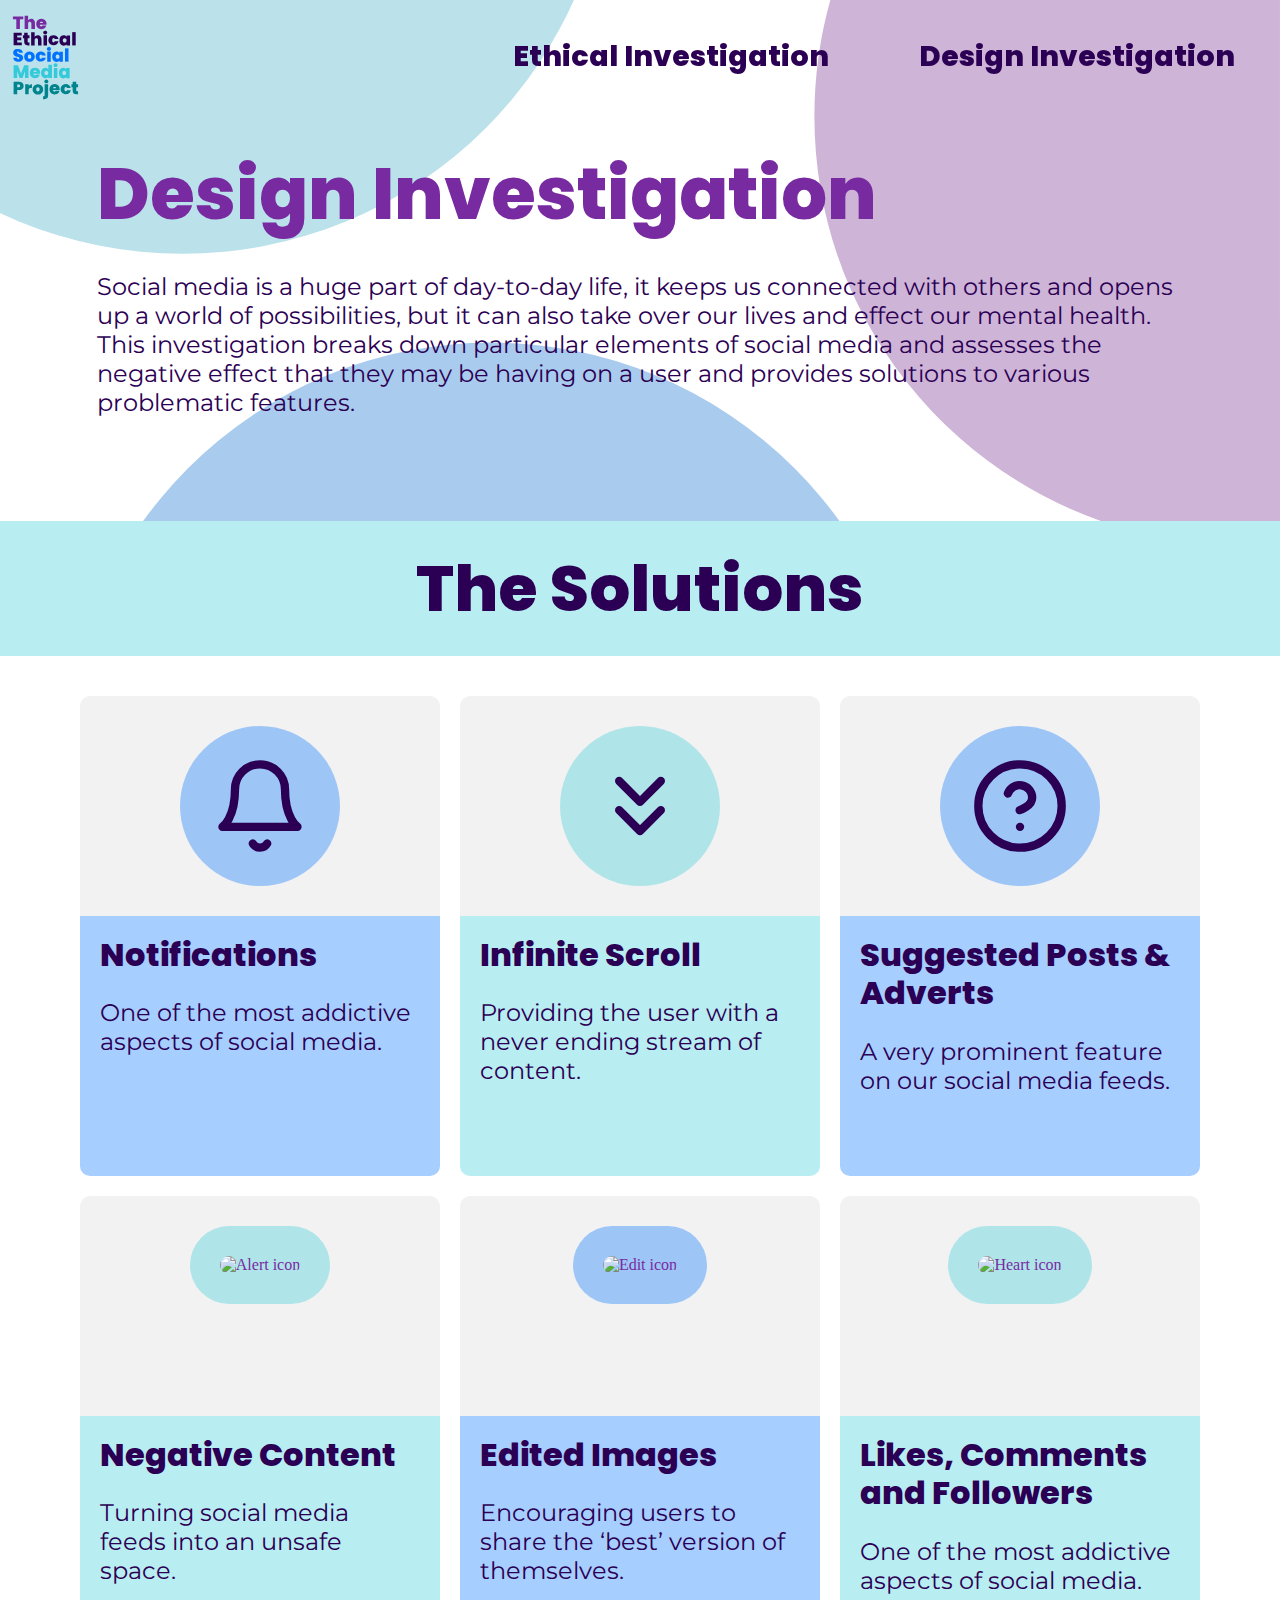
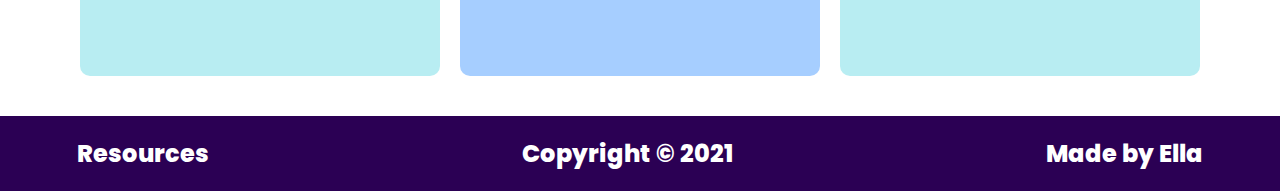
==== commit 23943f68: "Changes to footer" ====
--- a/design-investigation.html
+++ b/design-investigation.html
@@ -133,6 +133,7 @@
             <div class="footer-content">
                 <a href="resources.html" class="footer-item item-resources" >Resources</a>
                 <a class="footer-item item-copyright" >Copyright &#169; 2021</a>
+                <a class="footer-item" >Made by Ella </a>
             </div>
         </div>
     </footer>
@@ -142,4 +143,6 @@
 
 </body>
 
-</html>+</html>
+
+<!-- <i class="link-out fas fa-external-link-alt"></i> -->--- a/styles.css
+++ b/styles.css
@@ -150,6 +150,18 @@
 .item-resources:hover{
     color: #d0b5de;
 }
+
+.item-ella:hover{
+    color: #d0b5de;
+}
+
+
+.link-out{
+    font-size: 0.9em;
+    padding-left: 5px;
+    vertical-align: inherit;
+}
+
 
 /* TYPOGRAPHY */
 
@@ -996,10 +1008,12 @@
         display: block;
     }
     .footer-content{
-        justify-content: space-between;
+        flex-direction: column;
+        align-items: center;
     }
     .footer-item{ /* Changing font size on smaller screens*/
         font-size: 1.4em;
+        padding: 10px;
     }
 }
 
@@ -1101,10 +1115,12 @@
         display: block;
     }
     .footer-content{
-        justify-content: space-between;
-    }
-    .footer-item{
+        flex-direction: column;
+        align-items: center;
+    }
+    .footer-item{ /* Changing font size on smaller screens*/
         font-size: 1.4em;
+        padding: 10px;
     }
 }
 
@@ -1205,10 +1221,12 @@
         display: block;
     }
     .footer-content{
-        justify-content: space-between;
-    }
-    .footer-item{
+        flex-direction: column;
+        align-items: center;
+    }
+    .footer-item{ /* Changing font size on smaller screens*/
         font-size: 1.4em;
+        padding: 10px;
     }
 }
 
@@ -1318,9 +1336,11 @@
         display: block;
     }
     .footer-content{
-        justify-content: space-between;
-    }
-    .footer-item{
+        flex-direction: column;
+        align-items: center;
+    }
+    .footer-item{ /* Changing font size on smaller screens*/
         font-size: 1.4em;
+        padding: 10px;
     }
 }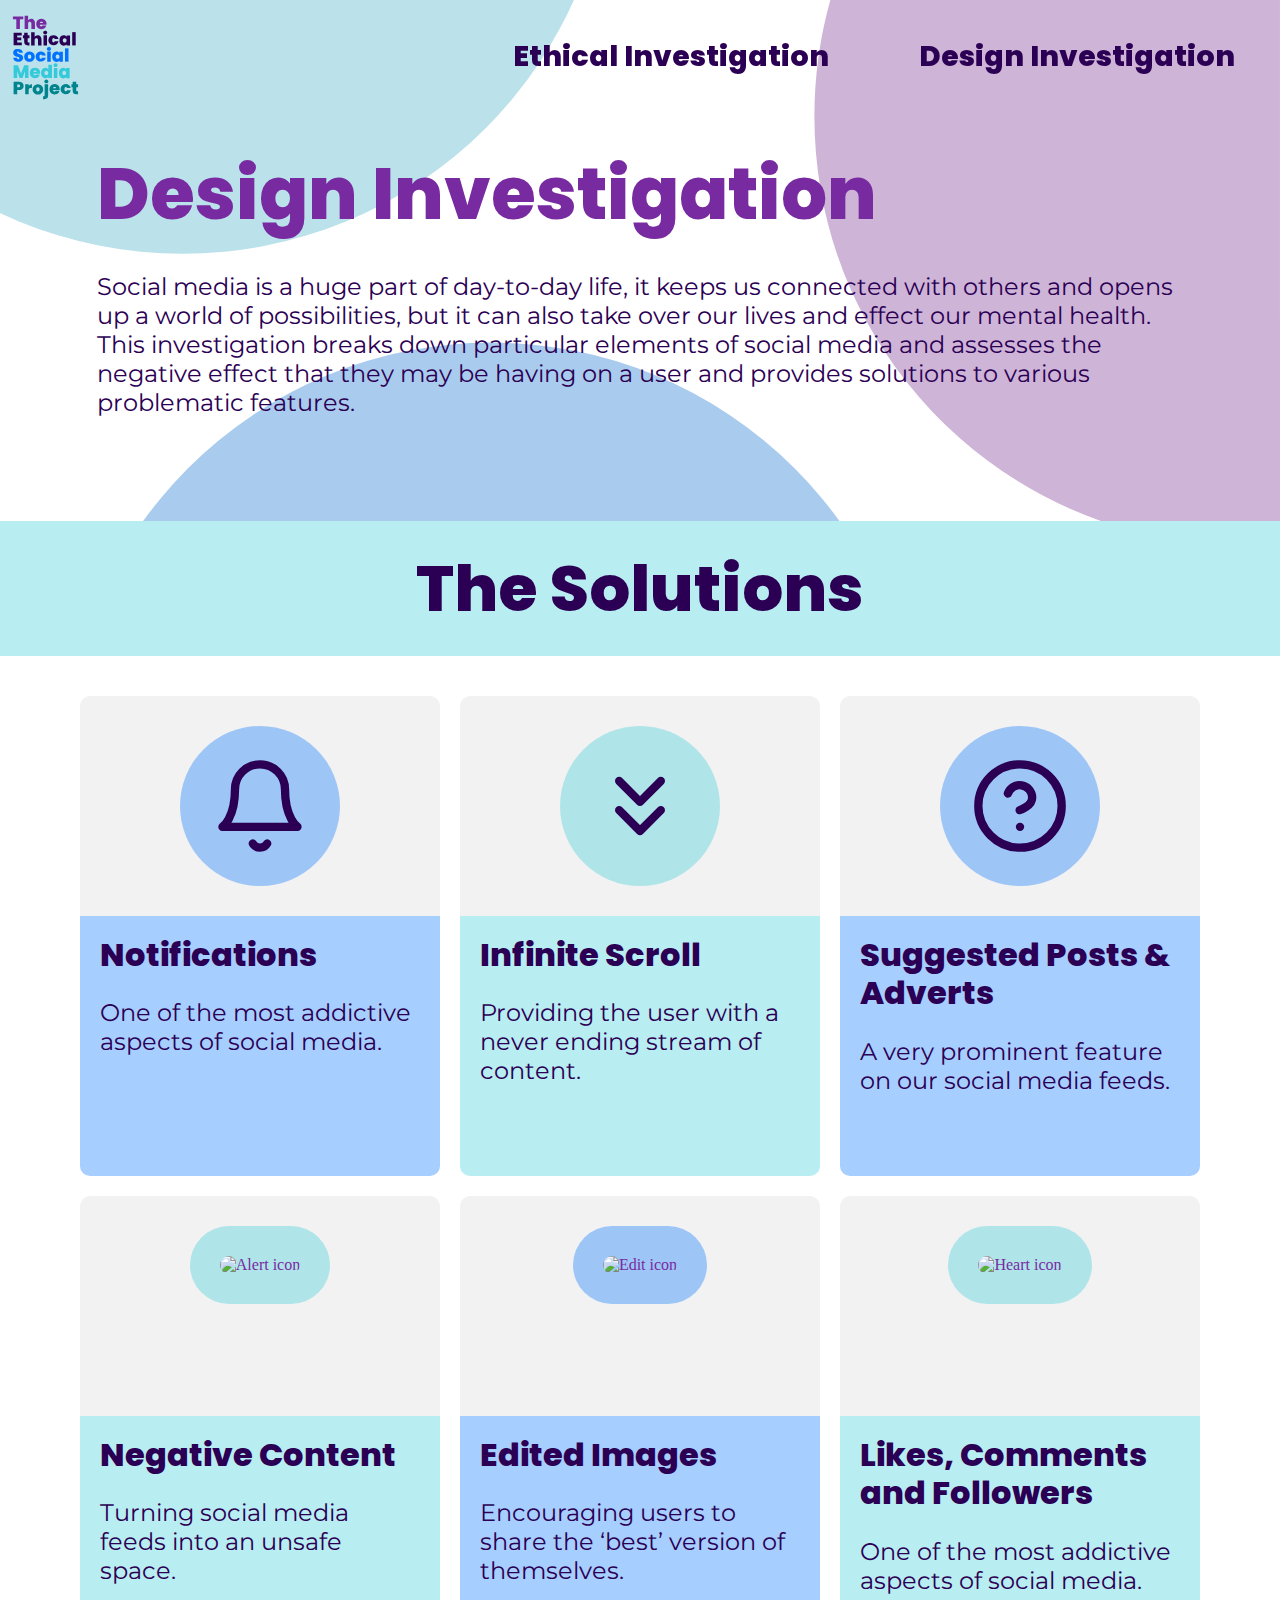
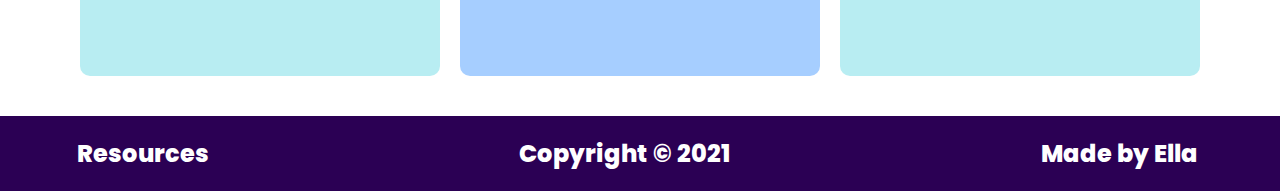
==== commit 2064d176: "Adding link to Footer" ====
--- a/design-investigation.html
+++ b/design-investigation.html
@@ -133,7 +133,7 @@
             <div class="footer-content">
                 <a href="resources.html" class="footer-item item-resources" >Resources</a>
                 <a class="footer-item item-copyright" >Copyright &#169; 2021</a>
-                <a class="footer-item" >Made by Ella </a>
+                <a href="//www.ellachambers.me" class="footer-item item-ella" >Made by Ella <i class="link-out fas fa-external-link-alt"></i></a>
             </div>
         </div>
     </footer>
@@ -143,6 +143,4 @@
 
 </body>
 
-</html>
-
-<!-- <i class="link-out fas fa-external-link-alt"></i> -->+</html>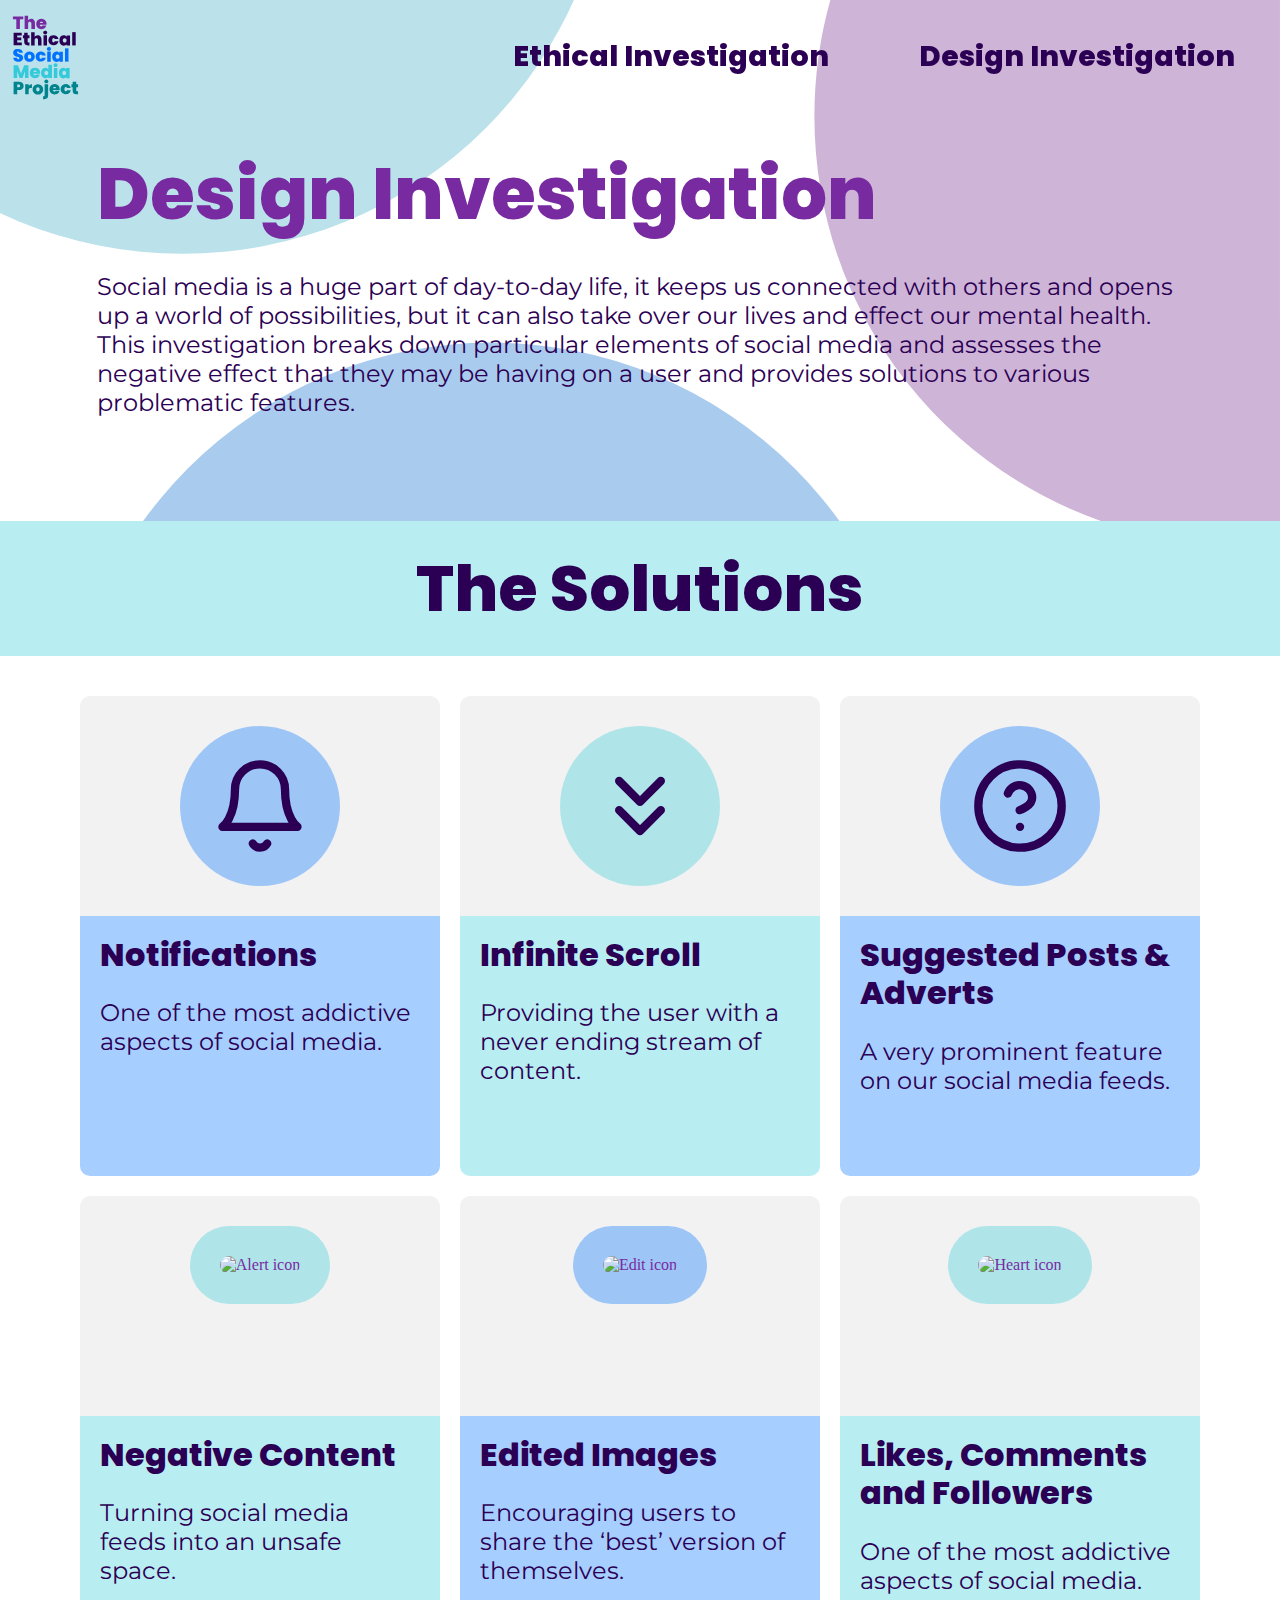
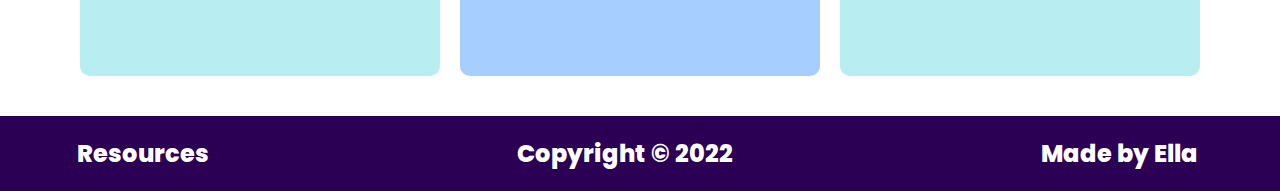
==== commit c62bd0ba: "Updating Copyright Year" ====
--- a/design-investigation.html
+++ b/design-investigation.html
@@ -2,6 +2,16 @@
 <html lang="en">
 
 <head>
+
+    <script async src="https://www.googletagmanager.com/gtag/js?id=G-Q32K9Y381Z"></script>  <!-- Global site tag (gtag.js) - Google Analytics -->
+    <script>
+      window.dataLayer = window.dataLayer || [];
+      function gtag(){dataLayer.push(arguments);}
+      gtag('js', new Date());
+      
+      gtag('config', 'G-Q32K9Y381Z');
+    </script>
+    
     <meta charset="UTF-8">
     <meta name="viewport" content="width=device-width, initial-scale=1">
     <link rel="stylesheet" href="styles.css"><!-- Link to CSS -->
@@ -132,8 +142,8 @@
         <div class="footer-bar">
             <div class="footer-content">
                 <a href="resources.html" class="footer-item item-resources" >Resources</a>
-                <a class="footer-item item-copyright" >Copyright &#169; 2021</a>
-                <a href="//www.ellachambers.me" class="footer-item item-ella" >Made by Ella <i class="link-out fas fa-external-link-alt"></i></a>
+                <a class="footer-item item-copyright" >Copyright &#169; 2022</a>
+                <a href="http://ellachambers.me/" class="footer-item item-ella" >Made by Ella <i class="link-out fas fa-external-link-alt"></i></a>
             </div>
         </div>
     </footer>
